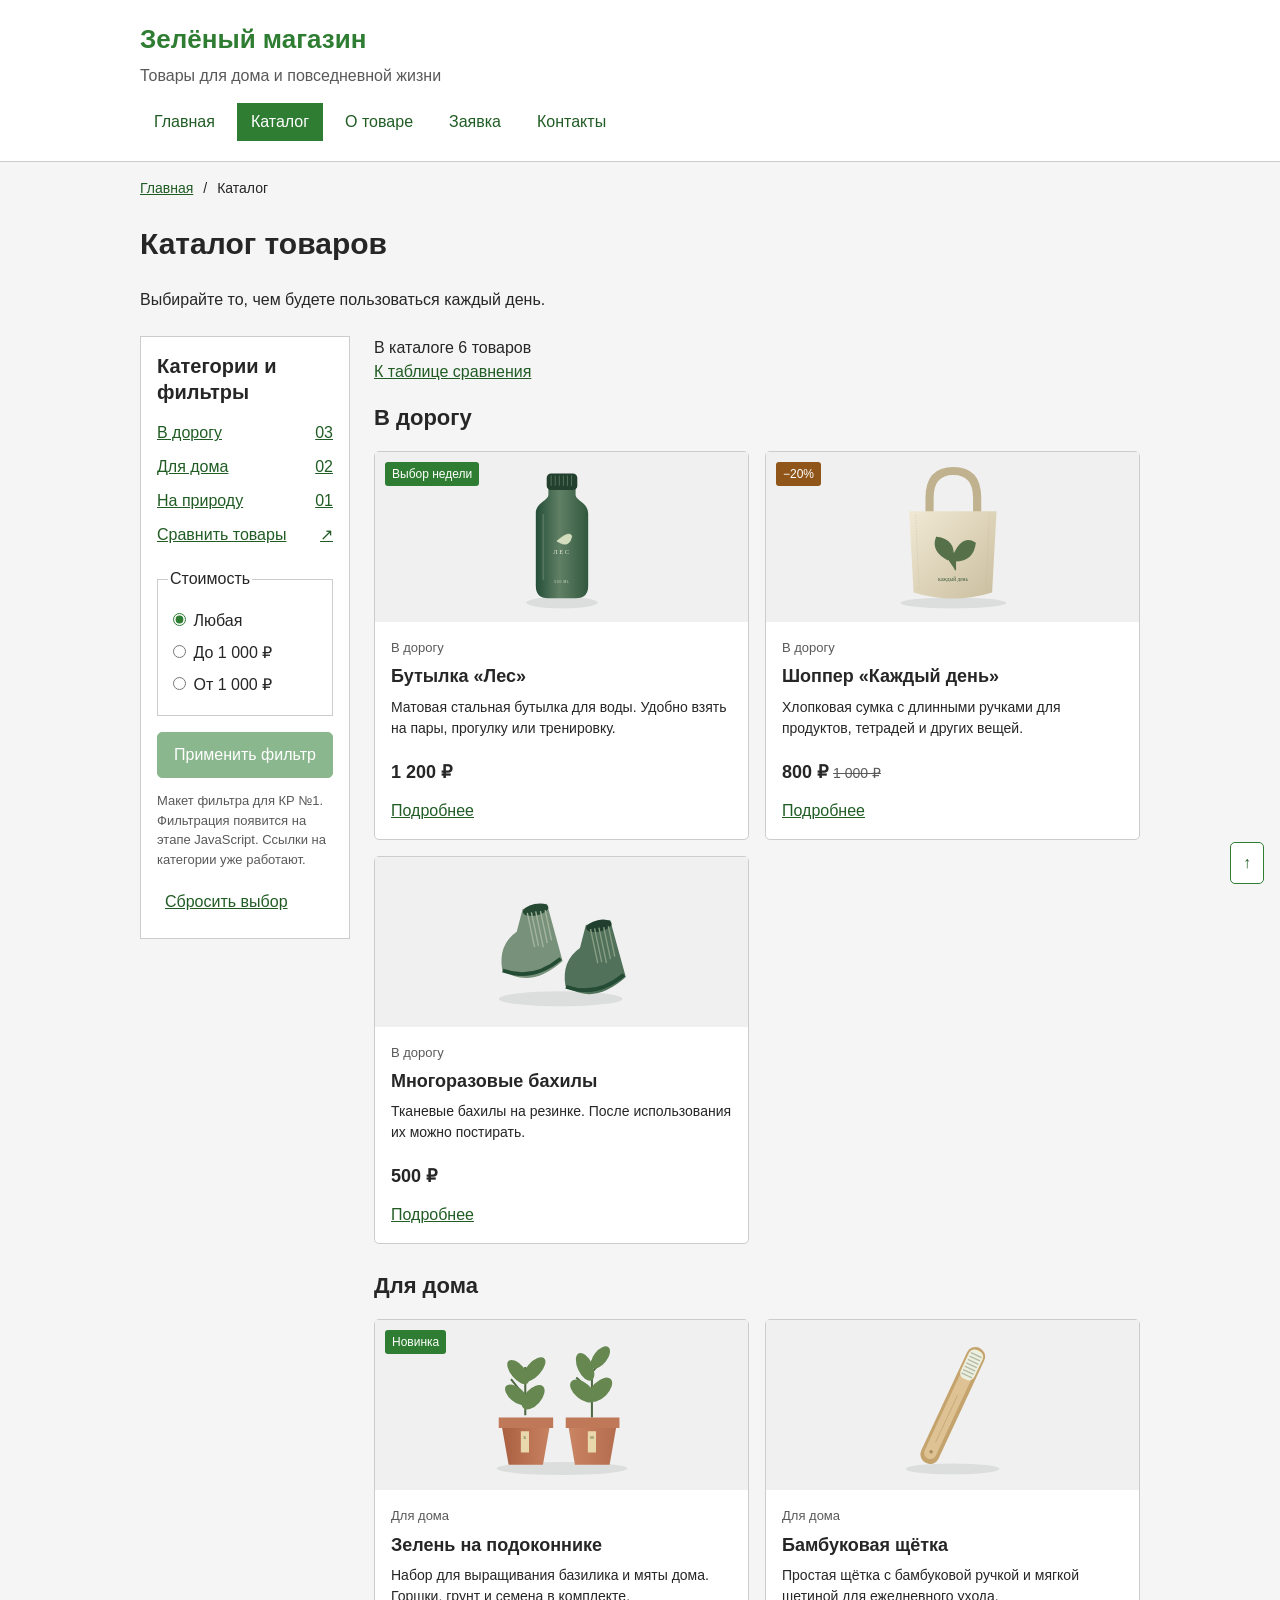
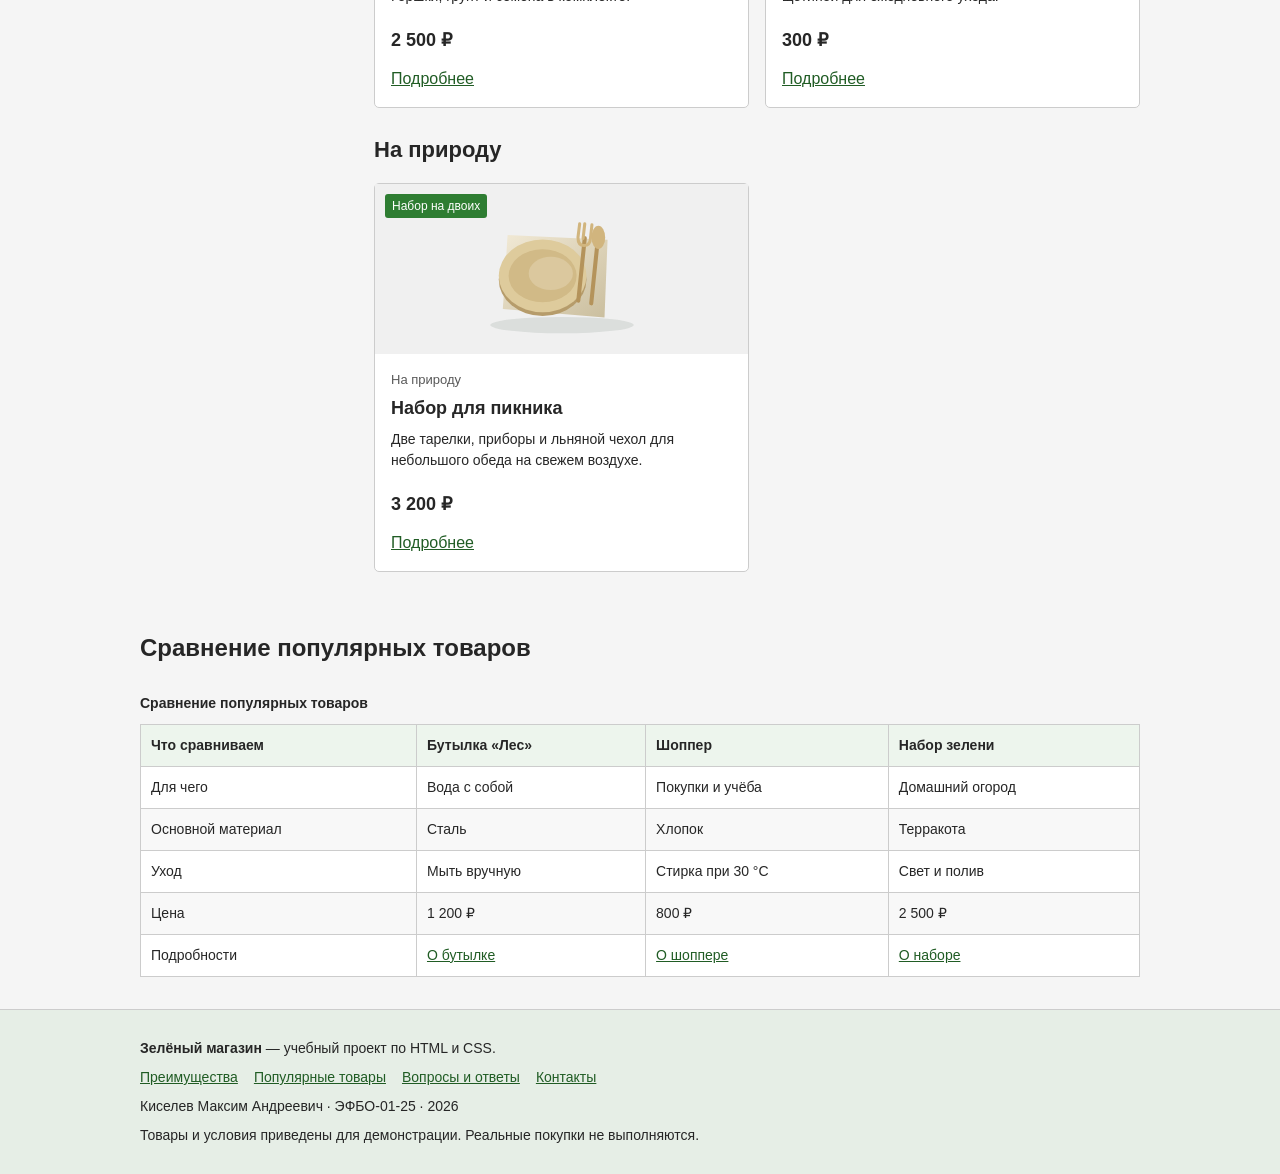
==== catalog.html @ 2b7c71a0 "Добавлен сайт для контрольной работы №1" ====
<!DOCTYPE html>
<html lang="ru">
  <head>
    <meta charset="UTF-8">
    <meta name="viewport" content="width=device-width, initial-scale=1.0">
    <meta name="description" content="Шесть повседневных товаров: бутылка, шоппер, набор зелени, щётка, бахилы и набор для пикника. Описания, цены и сравнение.">
    <meta name="theme-color" content="#2e7d32">
    <title>Каталог — Зелёный магазин</title>
    <link rel="icon" href="images/favicon.svg" type="image/svg+xml">
    <link rel="stylesheet" href="css/style.css">
    <script src="js/main.js" defer></script>
  </head>
  <body id="top">
    <a class="skip-link" href="#main">Перейти к содержимому</a>
    <header class="site-header">
      <div class="container site-header__inner">
        <a class="site-header__logo" href="index.html">Зелёный магазин</a>
        <p class="site-header__description">Товары для дома и повседневной жизни</p>
        <nav class="site-nav" aria-label="Основная навигация">
          <ul class="site-nav__list">
            <li class="site-nav__item">
              <a class="site-nav__link" href="index.html">Главная</a>
            </li>
            <li class="site-nav__item">
              <a class="site-nav__link site-nav__link--active" href="catalog.html" aria-current="page">Каталог</a>
            </li>
            <li class="site-nav__item">
              <a class="site-nav__link" href="product.html">О товаре</a>
            </li>
            <li class="site-nav__item">
              <a class="site-nav__link" href="order.html">Заявка</a>
            </li>
            <li class="site-nav__item">
              <a class="site-nav__link" href="contacts.html">Контакты</a>
            </li>
          </ul>
        </nav>
      </div>
    </header>
    <main class="container" id="main">
      <nav class="breadcrumbs" aria-label="Хлебные крошки">
        <ol class="breadcrumbs__list">
          <li>
            <a href="index.html">Главная</a>
          </li>
          <li aria-current="page">Каталог</li>
        </ol>
      </nav>
      <section class="page-heading">
        <h1>Каталог товаров</h1>
        <p>Выбирайте то, чем будете пользоваться каждый день.</p>
      </section>
      <div class="catalog-layout">
        <aside class="catalog-filters">
          <h2>Категории и фильтры</h2>
          <nav class="category-nav" aria-label="Категории товаров">
            <a href="#everyday">В дорогу <span>03</span>
            </a>
            <a href="#home">Для дома <span>02</span>
            </a>
            <a href="#outdoor">На природу <span>01</span>
            </a>
            <a href="#comparison">Сравнить товары <span>↗</span>
            </a>
          </nav>
          <form class="catalog-filters__form">
            <fieldset class="catalog-filters__group">
              <legend>Стоимость</legend>
              <label for="price-any">
                <input id="price-any" type="radio" name="price" value="any" checked> Любая</label>
              <label for="price-low">
                <input id="price-low" type="radio" name="price" value="low"> До 1 000 ₽</label>
              <label for="price-high">
                <input id="price-high" type="radio" name="price" value="high"> От 1 000 ₽</label>
            </fieldset>
            <button class="button" type="button" disabled>Применить фильтр</button>
            <p class="catalog-filters__note">Макет фильтра для КР №1. Фильтрация появится на этапе JavaScript. Ссылки на категории уже работают.</p>
            <button class="text-button" type="reset">Сбросить выбор</button>
          </form>
        </aside>
        <div class="catalog-products">
          <div class="catalog-products__intro">
            <span>В каталоге 6 товаров</span>
            <a href="#comparison">К таблице сравнения</a>
          </div>
          <section class="catalog-category" id="everyday">
            <h2>В дорогу</h2>
            <div class="products-grid products-grid--catalog">
              <article class="product-card">
                <a class="product-card__picture" href="product.html#bottle" tabindex="-1" aria-hidden="true">
                  <span class="product-card__badge">Выбор недели</span>
                  <img class="product-card__image" src="images/bottle.svg" alt="" width="600" height="500" loading="lazy">
                </a>
                <div class="product-card__body">
                  <p class="product-card__category">В дорогу</p>
                  <h3 class="product-card__title">
                    <a href="product.html#bottle">Бутылка «Лес»</a>
                  </h3>
                  <p class="product-card__description">Матовая стальная бутылка для воды. Удобно взять на пары, прогулку или тренировку.</p>
                  <div class="product-card__bottom">
                    <p class="product-card__price">1 200 ₽ </p>
                    <a class="product-card__link" href="product.html#bottle" aria-label="Подробнее: Бутылка «Лес»">Подробнее </a>
                  </div>
                </div>
              </article>
              <article class="product-card product-card--discount">
                <a class="product-card__picture" href="product.html#bag" tabindex="-1" aria-hidden="true">
                  <span class="product-card__badge">−20%</span>
                  <img class="product-card__image" src="images/bag.svg" alt="" width="600" height="500" loading="lazy">
                </a>
                <div class="product-card__body">
                  <p class="product-card__category">В дорогу</p>
                  <h3 class="product-card__title">
                    <a href="product.html#bag">Шоппер «Каждый день»</a>
                  </h3>
                  <p class="product-card__description">Хлопковая сумка с длинными ручками для продуктов, тетрадей и других вещей.</p>
                  <div class="product-card__bottom">
                    <p class="product-card__price">800 ₽ <del class="product-card__old-price">1 000 ₽</del>
                    </p>
                    <a class="product-card__link" href="product.html#bag" aria-label="Подробнее: Шоппер «Каждый день»">Подробнее </a>
                  </div>
                </div>
              </article>
              <article class="product-card">
                <a class="product-card__picture" href="product.html#covers" tabindex="-1" aria-hidden="true">
                  <img class="product-card__image" src="images/covers.svg" alt="" width="600" height="500" loading="lazy">
                </a>
                <div class="product-card__body">
                  <p class="product-card__category">В дорогу</p>
                  <h3 class="product-card__title">
                    <a href="product.html#covers">Многоразовые бахилы</a>
                  </h3>
                  <p class="product-card__description">Тканевые бахилы на резинке. После использования их можно постирать.</p>
                  <div class="product-card__bottom">
                    <p class="product-card__price">500 ₽ </p>
                    <a class="product-card__link" href="product.html#covers" aria-label="Подробнее: Многоразовые бахилы">Подробнее </a>
                  </div>
                </div>
              </article>
            </div>
          </section>
          <section class="catalog-category" id="home">
            <h2>Для дома</h2>
            <div class="products-grid products-grid--catalog">
              <article class="product-card">
                <a class="product-card__picture" href="product.html#kit" tabindex="-1" aria-hidden="true">
                  <span class="product-card__badge">Новинка</span>
                  <img class="product-card__image" src="images/kit.svg" alt="" width="600" height="500" loading="lazy">
                </a>
                <div class="product-card__body">
                  <p class="product-card__category">Для дома</p>
                  <h3 class="product-card__title">
                    <a href="product.html#kit">Зелень на подоконнике</a>
                  </h3>
                  <p class="product-card__description">Набор для выращивания базилика и мяты дома. Горшки, грунт и семена в комплекте.</p>
                  <div class="product-card__bottom">
                    <p class="product-card__price">2 500 ₽ </p>
                    <a class="product-card__link" href="product.html#kit" aria-label="Подробнее: Зелень на подоконнике">Подробнее </a>
                  </div>
                </div>
              </article>
              <article class="product-card">
                <a class="product-card__picture" href="product.html#brush" tabindex="-1" aria-hidden="true">
                  <img class="product-card__image" src="images/brush.svg" alt="" width="600" height="500" loading="lazy">
                </a>
                <div class="product-card__body">
                  <p class="product-card__category">Для дома</p>
                  <h3 class="product-card__title">
                    <a href="product.html#brush">Бамбуковая щётка</a>
                  </h3>
                  <p class="product-card__description">Простая щётка с бамбуковой ручкой и мягкой щетиной для ежедневного ухода.</p>
                  <div class="product-card__bottom">
                    <p class="product-card__price">300 ₽ </p>
                    <a class="product-card__link" href="product.html#brush" aria-label="Подробнее: Бамбуковая щётка">Подробнее </a>
                  </div>
                </div>
              </article>
            </div>
          </section>
          <section class="catalog-category" id="outdoor">
            <h2>На природу</h2>
            <div class="products-grid products-grid--catalog">
              <article class="product-card">
                <a class="product-card__picture" href="product.html#picnic" tabindex="-1" aria-hidden="true">
                  <span class="product-card__badge">Набор на двоих</span>
                  <img class="product-card__image" src="images/picnic.svg" alt="" width="600" height="500" loading="lazy">
                </a>
                <div class="product-card__body">
                  <p class="product-card__category">На природу</p>
                  <h3 class="product-card__title">
                    <a href="product.html#picnic">Набор для пикника</a>
                  </h3>
                  <p class="product-card__description">Две тарелки, приборы и льняной чехол для небольшого обеда на свежем воздухе.</p>
                  <div class="product-card__bottom">
                    <p class="product-card__price">3 200 ₽ </p>
                    <a class="product-card__link" href="product.html#picnic" aria-label="Подробнее: Набор для пикника">Подробнее </a>
                  </div>
                </div>
              </article>
            </div>
          </section>
        </div>
      </div>
      <section class="section" id="comparison">
        <div class="section__heading">
          <div>
            <h2>Сравнение популярных товаров</h2>
          </div>
        </div>
        <div class="table-wrap" tabindex="0" role="region" aria-label="Сравнение товаров; на узком экране прокручивается по горизонтали">
          <table class="data-table">
            <caption>Сравнение популярных товаров</caption>
            <thead>
              <tr>
                <th scope="col">Что сравниваем</th>
                <th scope="col">Бутылка «Лес»</th>
                <th scope="col">Шоппер</th>
                <th scope="col">Набор зелени</th>
              </tr>
            </thead>
            <tbody>
              <tr>
                <th scope="row">Для чего</th>
                <td>Вода с собой</td>
                <td>Покупки и учёба</td>
                <td>Домашний огород</td>
              </tr>
              <tr>
                <th scope="row">Основной материал</th>
                <td>Сталь</td>
                <td>Хлопок</td>
                <td>Терракота</td>
              </tr>
              <tr>
                <th scope="row">Уход</th>
                <td>Мыть вручную</td>
                <td>Стирка при 30 °C</td>
                <td>Свет и полив</td>
              </tr>
              <tr>
                <th scope="row">Цена</th>
                <td>1 200 ₽</td>
                <td>800 ₽</td>
                <td>2 500 ₽</td>
              </tr>
              <tr>
                <th scope="row">Подробности</th>
                <td>
                  <a href="product.html#bottle">О бутылке</a>
                </td>
                <td>
                  <a href="product.html#bag">О шоппере</a>
                </td>
                <td>
                  <a href="product.html#kit">О наборе</a>
                </td>
              </tr>
            </tbody>
          </table>
        </div>
      </section>
    </main>
    <footer class="site-footer" id="contacts">
      <div class="container">
        <p>
          <strong>Зелёный магазин</strong> — учебный проект по HTML и CSS.</p>
        <nav class="site-footer__nav" aria-label="Разделы главной">
          <a href="index.html#advantages">Преимущества</a>
          <a href="index.html#popular">Популярные товары</a>
          <a href="index.html#faq">Вопросы и ответы</a>
          <a href="contacts.html">Контакты</a>
        </nav>
        <p>Киселев Максим Андреевич · ЭФБО-01-25 · 2026</p>
        <p>Товары и условия приведены для демонстрации. Реальные покупки не выполняются.</p>
      </div>
    </footer>
    <a class="back-to-top" href="#top" aria-label="Вернуться наверх">↑</a>
  </body>
</html>
---- css/style.css ----
:root {
  --color-primary: #2e7d32;
  --color-primary-dark: #205c24;
  --color-bg: #f5f5f5;
  --color-text: #262626;
  --color-muted: #595959;
  --color-border: #cccccc;
  --color-light: #edf5ed;
  --space-sm: 8px;
  --space-md: 16px;
  --space-lg: 24px;
  --radius: 5px;
}

* { box-sizing: border-box; }
body {
  margin: 0;
  font-family: Arial, sans-serif;
  font-size: 16px;
  line-height: 1.5;
  color: var(--color-text);
  background: var(--color-bg);
}
h1, h2, h3 { line-height: 1.3; }
h1 { font-size: 30px; }
h2 { font-size: 24px; }
h3 { font-size: 18px; }
a { color: var(--color-primary-dark); }
a:hover { text-decoration: none; }
img { max-width: 100%; height: auto; }
button, input, select, textarea { font: inherit; }
[id] { scroll-margin-top: 20px; }
.container {
  max-width: 1040px;
  margin: 0 auto;
  padding: 0 20px;
}
.section { margin: 32px 0; }
.section__heading { margin-bottom: var(--space-md); }
.text-link { font-size: 15px; }
.text-button {
  padding: 8px;
  border: 0;
  color: var(--color-primary-dark);
  background: transparent;
  text-decoration: underline;
  cursor: pointer;
}
.button {
  display: inline-block;
  padding: 10px 16px;
  border: 1px solid var(--color-primary);
  border-radius: var(--radius);
  color: white;
  background: var(--color-primary);
  text-decoration: none;
  cursor: pointer;
}
.button:hover { background: var(--color-primary-dark); }
.button:active:not(:disabled) { background: #17451b; }
.button:disabled { opacity: 0.55; cursor: not-allowed; }
.button:disabled:hover { background: var(--color-primary); }
:focus-visible {
  outline: 3px solid var(--color-primary-dark);
  outline-offset: 3px;
}
.skip-link { position: fixed; top: -100px; left: 10px; z-index: 30; }
.skip-link:focus { top: 10px; padding: 10px; background: white; }


.site-header {
  padding: 20px 0;
  border-bottom: 1px solid var(--color-border);
  background: white;
}
.site-header__logo {
  color: var(--color-primary);
  font-size: 26px;
  font-weight: bold;
  text-decoration: none;
}
.site-header__description { margin: 5px 0 15px; color: var(--color-muted); }
.site-nav__list {
  display: flex;
  flex-wrap: wrap;
  gap: var(--space-sm);
  margin: 0;
  padding: 0;
  list-style: none;
}
.site-nav__link { display: block; padding: 7px 14px; text-decoration: none; }
.site-nav__link:hover { background: var(--color-light); }
.site-nav__link--active { background: var(--color-primary); color: white; }
.site-nav__link--active:hover { background: var(--color-primary-dark); }


.hero {
  margin-top: var(--space-lg);
  padding: var(--space-lg);
  border: 1px solid #bbd4bb;
  border-radius: var(--radius);
  background: var(--color-light);
}
.hero h1 { margin-top: 0; }
.hero__actions { display: flex; flex-wrap: wrap; align-items: center; gap: var(--space-md); }
.advantages { margin: 30px 0; }
.advantages__list { padding-left: 24px; }
.advantages__list li { margin-bottom: var(--space-sm); }
.about, .notice {
  padding: var(--space-md);
  border-left: 4px solid var(--color-primary);
  background: var(--color-light);
  margin: var(--space-lg) 0;
}
.about h2, .notice h2 { margin-top: 0; }
.faq__item {
  padding: 14px;
  margin-bottom: 10px;
  border: 1px solid var(--color-border);
  background: white;
}
.faq__question { cursor: pointer; font-weight: bold; }
.faq__item p { margin-bottom: 0; }


.products-grid {
  display: grid;
  grid-template-columns: repeat(3, minmax(0, 1fr));
  gap: var(--space-md);
}
.product-card {
  display: flex;
  flex-direction: column;
  border: 1px solid var(--color-border);
  border-radius: var(--radius);
  background: white;
  min-width: 0;
}
.product-card:hover { border-color: var(--color-primary); }
.product-card__picture { position: relative; display: block; background: #f0f0f0; }
.product-card__image { display: block; width: 100%; height: 170px; object-fit: contain; }
.product-card__badge {
  position: absolute;
  top: 10px;
  left: 10px;
  padding: 3px 7px;
  border-radius: 3px;
  background: var(--color-primary);
  color: white;
  font-size: 12px;
}
.product-card--discount .product-card__badge { background: #905619; }
.product-card__body { display: flex; flex-direction: column; flex: 1; padding: var(--space-md); }
.product-card__category { margin: 0; color: var(--color-muted); font-size: 13px; }
.product-card__title { margin: 8px 0; }
.product-card__title a { color: var(--color-text); text-decoration: none; }
.product-card__description { margin: 0 0 12px; font-size: 14px; }
.product-card__bottom { margin-top: auto; }
.product-card__price { margin: 8px 0; font-size: 18px; font-weight: bold; }
.product-card__old-price { color: var(--color-muted); font-size: 14px; font-weight: normal; }
.product-card__link { display: inline-block; margin-top: 5px; }


.breadcrumbs { margin-top: var(--space-md); font-size: 14px; }
.breadcrumbs__list { display: flex; gap: 10px; list-style: none; margin: 0; padding: 0; }
.breadcrumbs__list li + li::before { content: '/'; margin-right: 10px; }
.page-heading { margin: 24px 0; }
.catalog-layout {
  display: grid;
  grid-template-columns: 210px minmax(0, 1fr);
  grid-template-areas: 'filters products';
  gap: var(--space-lg);
  align-items: start;
}
.catalog-filters {
  grid-area: filters;
  position: sticky;
  top: 20px;
  padding: var(--space-md);
  border: 1px solid var(--color-border);
  background: white;
}
.catalog-filters h2 { margin-top: 0; font-size: 20px; }
.category-nav { display: flex; flex-direction: column; gap: 10px; margin-bottom: 20px; }
.category-nav a { display: flex; justify-content: space-between; }
.catalog-filters__group { margin: 0 0 16px; padding: 10px; border: 1px solid var(--color-border); }
.catalog-filters__group label { display: block; margin: 8px 0; }
.catalog-filters__note { font-size: 13px; color: var(--color-muted); }
.catalog-products { grid-area: products; min-width: 0; }
.catalog-products__intro { margin-bottom: 20px; }
.catalog-products__intro a { display: block; }
.catalog-category { margin-bottom: 28px; }
.catalog-category h2 { font-size: 22px; }
.products-grid--catalog { grid-template-columns: repeat(2, minmax(0, 1fr)); }


.table-wrap { overflow-x: auto; }
.data-table { width: 100%; border-collapse: collapse; background: white; font-size: 14px; }
.data-table caption { padding: 10px 0; text-align: left; font-weight: bold; }
.data-table th, .data-table td { border: 1px solid var(--color-border); padding: 10px; text-align: left; }
.data-table thead { background: var(--color-light); }
.data-table tbody th { font-weight: normal; }
.data-table tbody tr:nth-child(even) { background: #f8f8f8; }
.product-tabs { display: flex; flex-wrap: wrap; gap: 10px 18px; }
.product-detail {
  display: grid;
  grid-template-columns: 240px minmax(0, 1fr);
  gap: var(--space-lg);
  margin: 24px 0;
  padding: var(--space-lg);
  border: 1px solid var(--color-border);
  background: white;
}
.product-detail:target { border-color: var(--color-primary); }
.product-detail__visual { position: relative; align-self: start; background: #f0f0f0; }
.product-detail__visual img { display: block; width: 100%; height: 220px; object-fit: contain; }
.product-detail__content { min-width: 0; }
.product-detail__content h2 { margin-top: 0; }
.product-detail__price { font-size: 22px; font-weight: bold; }
.product-detail__price del { font-size: 16px; font-weight: normal; color: var(--color-muted); }
.product-detail__actions { display: flex; flex-wrap: wrap; gap: 12px; margin-bottom: 16px; }


.order-layout { max-width: 760px; margin-bottom: 30px; }
.order-form { padding: var(--space-lg); border: 1px solid var(--color-border); background: white; }
.order-form__group { margin: 0 0 20px; padding: 16px; border: 1px solid var(--color-border); min-width: 0; }
.order-form__group legend { font-weight: bold; padding: 0 5px; }
.order-form__field { margin-bottom: 14px; }
.order-form__field label { display: block; margin-bottom: 5px; }
.order-form__field input, .order-form__field select, .order-form__field textarea {
  display: block;
  width: 100%;
  padding: 9px;
  border: 1px solid #999999;
  border-radius: 3px;
  background: white;
}
.order-form__field input:focus, .order-form__field select:focus, .order-form__field textarea:focus { border-color: var(--color-primary); }
.order-form__field input:user-invalid, .order-form__field select:user-invalid { border-color: #b32626; }
.order-form__field textarea { resize: vertical; }
.order-form__field small { font-size: 13px; color: var(--color-muted); }
input[type='checkbox'], input[type='radio'] { accent-color: var(--color-primary); }
.order-form__delivery { display: flex; flex-wrap: wrap; gap: 16px; margin-bottom: 16px; }
.order-form__agreement { display: flex; align-items: flex-start; gap: 7px; }
.order-form__note { font-size: 14px; color: var(--color-muted); }
.order-form__actions { display: flex; flex-wrap: wrap; gap: 12px; }
.order-summary { padding: var(--space-md); margin-top: 20px; background: var(--color-light); }
.order-summary h2 { margin-top: 0; font-size: 22px; }
.order-summary__steps li { margin-bottom: 8px; }
.order-summary__steps span { margin-left: 5px; }


.modal {
  position: relative;
  width: 480px;
  max-width: calc(100% - 32px);
  max-height: calc(100vh - 40px);
  padding: 28px;
  border: 2px solid var(--color-primary);
  border-radius: var(--radius);
  color: var(--color-text);
  background: white;
}
.modal::backdrop { background: rgb(0 0 0 / 50%); }
.modal h2 { margin-top: 12px; }
.modal__close { position: absolute; top: 6px; right: 10px; border: 0; background: transparent; font-size: 26px; cursor: pointer; }
.modal__note { color: var(--color-muted); }


.contact-layout { display: grid; grid-template-columns: 1fr 1fr; gap: var(--space-lg); }
.contact-card, .delivery-card { padding: 20px; border: 1px solid var(--color-border); background: white; }
.contact-card h2, .delivery-card h2 { margin-top: 0; }
.contact-card__address { display: flex; flex-direction: column; gap: 8px; margin: 20px 0; font-style: normal; }
.contact-card__address span, .contact-card__note, .delivery-card__note { color: var(--color-muted); font-size: 14px; }
.delivery-card__item { padding-bottom: 12px; border-bottom: 1px solid var(--color-border); }
.site-footer { margin-top: 32px; padding: 20px 0; border-top: 1px solid var(--color-border); background: #e6eee6; font-size: 14px; }
.site-footer p { margin: 8px 0; }
.site-footer__nav { display: flex; flex-wrap: wrap; gap: 16px; }
.back-to-top {
  position: fixed;
  bottom: 16px;
  right: 16px;
  z-index: 10;
  padding: 8px 12px;
  border: 1px solid var(--color-primary);
  border-radius: var(--radius);
  color: var(--color-primary-dark);
  background: white;
  text-decoration: none;
}


@media (max-width: 700px) {
  .products-grid, .product-detail, .contact-layout { grid-template-columns: 1fr; }
  .catalog-layout { grid-template-columns: 1fr; grid-template-areas: 'filters' 'products'; }
  .catalog-filters { position: static; }
  .product-detail__visual img { height: 190px; }
  .order-form { padding: 12px; }
  .data-table { font-size: 13px; }
  .table-wrap .data-table { min-width: 540px; }
}
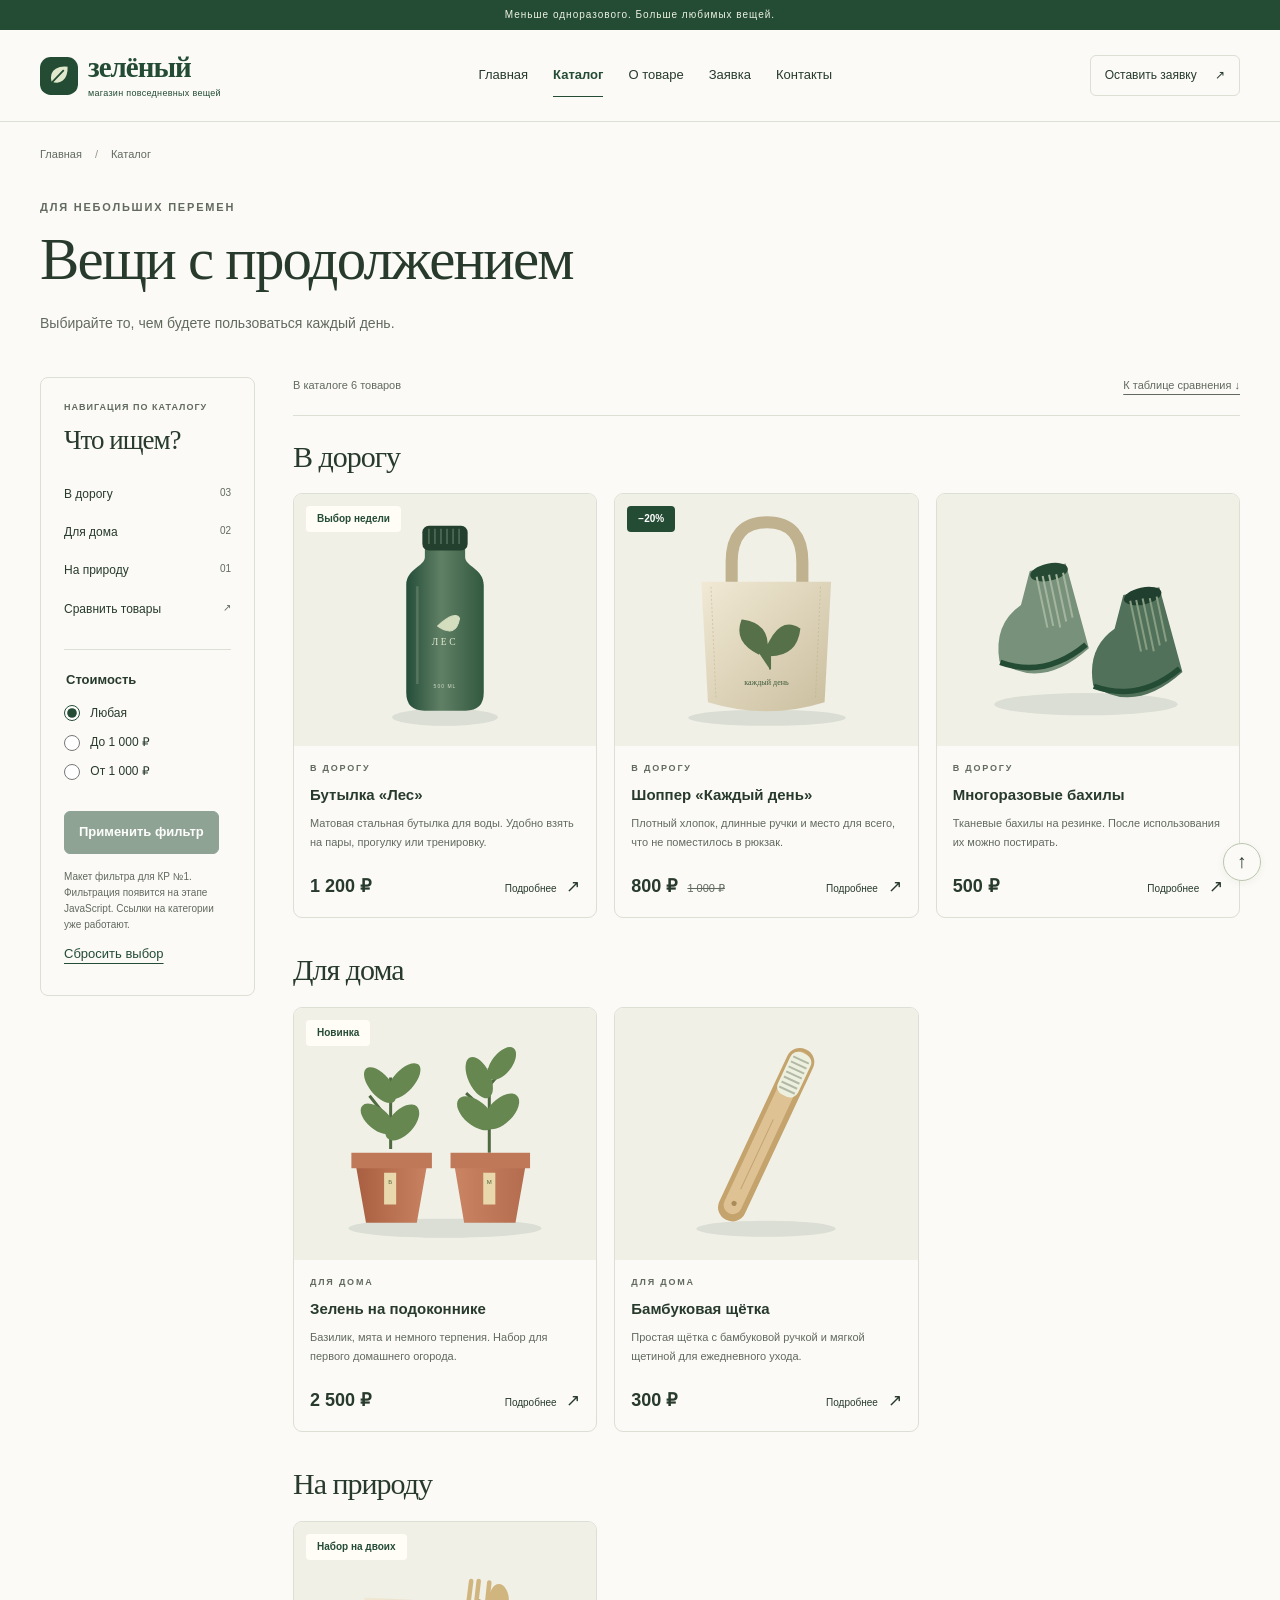
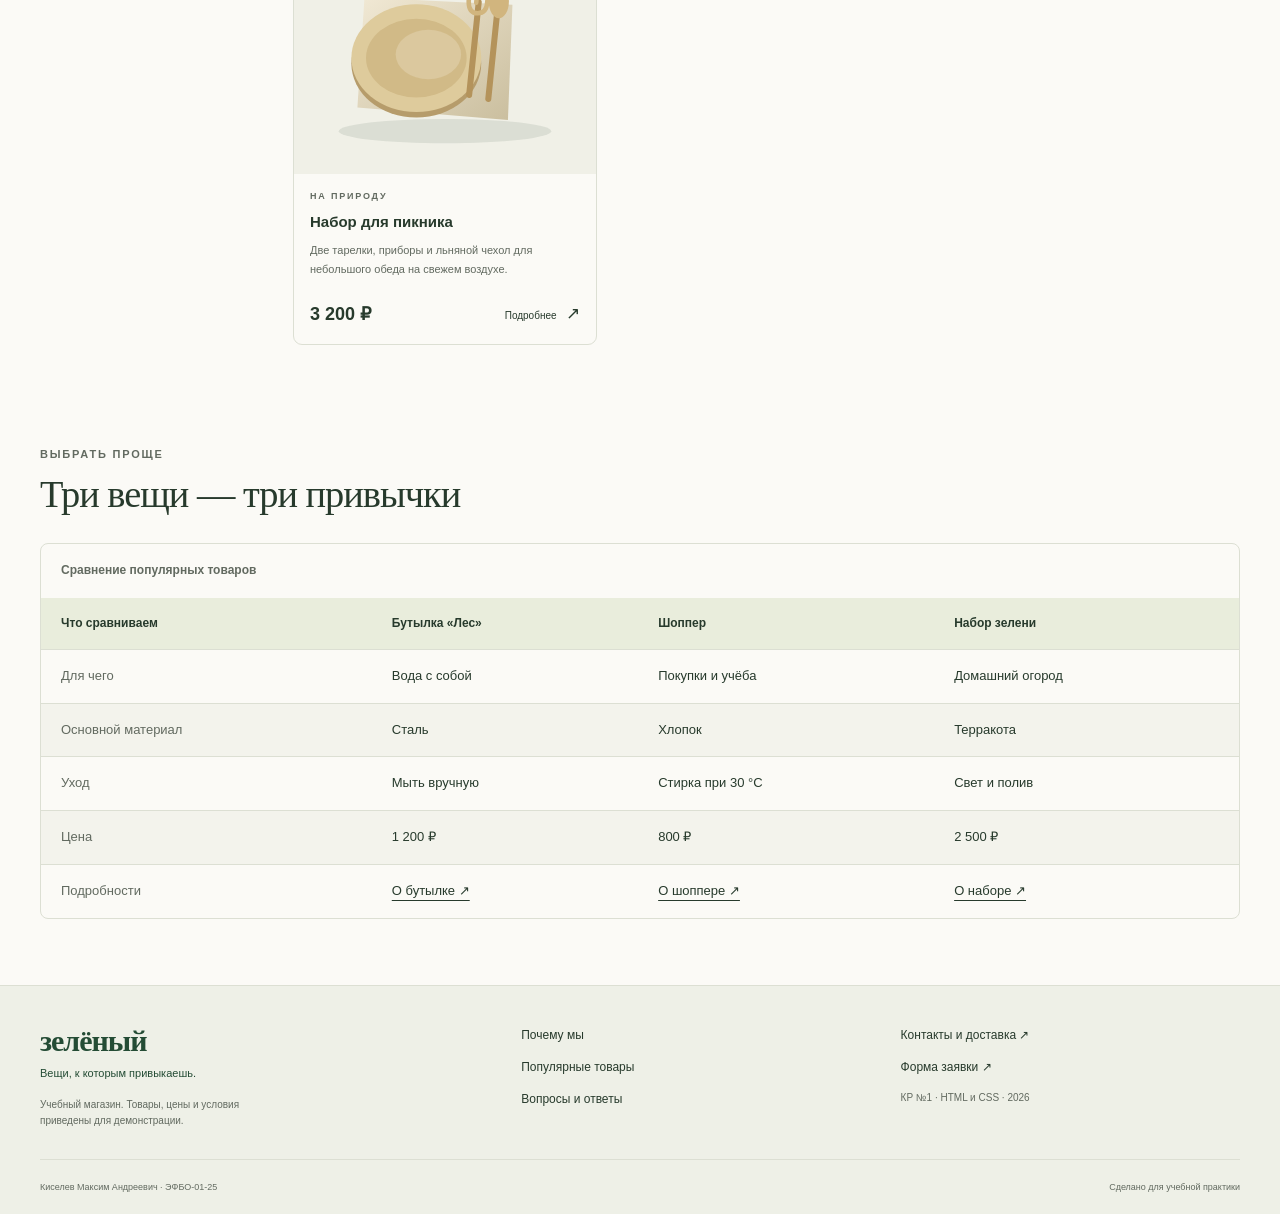
==== commit d98bbe47: "Восстановлено оформление магазина" ====
--- a/catalog.html
+++ b/catalog.html
@@ -1,279 +1,61 @@
 <!DOCTYPE html>
 <html lang="ru">
-  <head>
-    <meta charset="UTF-8">
-    <meta name="viewport" content="width=device-width, initial-scale=1.0">
-    <meta name="description" content="Шесть повседневных товаров: бутылка, шоппер, набор зелени, щётка, бахилы и набор для пикника. Описания, цены и сравнение.">
-    <meta name="theme-color" content="#2e7d32">
-    <title>Каталог — Зелёный магазин</title>
-    <link rel="icon" href="images/favicon.svg" type="image/svg+xml">
-    <link rel="stylesheet" href="css/style.css">
-    <script src="js/main.js" defer></script>
-  </head>
-  <body id="top">
-    <a class="skip-link" href="#main">Перейти к содержимому</a>
-    <header class="site-header">
-      <div class="container site-header__inner">
-        <a class="site-header__logo" href="index.html">Зелёный магазин</a>
-        <p class="site-header__description">Товары для дома и повседневной жизни</p>
-        <nav class="site-nav" aria-label="Основная навигация">
-          <ul class="site-nav__list">
-            <li class="site-nav__item">
-              <a class="site-nav__link" href="index.html">Главная</a>
-            </li>
-            <li class="site-nav__item">
-              <a class="site-nav__link site-nav__link--active" href="catalog.html" aria-current="page">Каталог</a>
-            </li>
-            <li class="site-nav__item">
-              <a class="site-nav__link" href="product.html">О товаре</a>
-            </li>
-            <li class="site-nav__item">
-              <a class="site-nav__link" href="order.html">Заявка</a>
-            </li>
-            <li class="site-nav__item">
-              <a class="site-nav__link" href="contacts.html">Контакты</a>
-            </li>
-          </ul>
-        </nav>
-      </div>
-    </header>
-    <main class="container" id="main">
-      <nav class="breadcrumbs" aria-label="Хлебные крошки">
-        <ol class="breadcrumbs__list">
-          <li>
-            <a href="index.html">Главная</a>
-          </li>
-          <li aria-current="page">Каталог</li>
-        </ol>
-      </nav>
-      <section class="page-heading">
-        <h1>Каталог товаров</h1>
-        <p>Выбирайте то, чем будете пользоваться каждый день.</p>
-      </section>
-      <div class="catalog-layout">
-        <aside class="catalog-filters">
-          <h2>Категории и фильтры</h2>
-          <nav class="category-nav" aria-label="Категории товаров">
-            <a href="#everyday">В дорогу <span>03</span>
-            </a>
-            <a href="#home">Для дома <span>02</span>
-            </a>
-            <a href="#outdoor">На природу <span>01</span>
-            </a>
-            <a href="#comparison">Сравнить товары <span>↗</span>
-            </a>
-          </nav>
-          <form class="catalog-filters__form">
-            <fieldset class="catalog-filters__group">
-              <legend>Стоимость</legend>
-              <label for="price-any">
-                <input id="price-any" type="radio" name="price" value="any" checked> Любая</label>
-              <label for="price-low">
-                <input id="price-low" type="radio" name="price" value="low"> До 1 000 ₽</label>
-              <label for="price-high">
-                <input id="price-high" type="radio" name="price" value="high"> От 1 000 ₽</label>
-            </fieldset>
-            <button class="button" type="button" disabled>Применить фильтр</button>
-            <p class="catalog-filters__note">Макет фильтра для КР №1. Фильтрация появится на этапе JavaScript. Ссылки на категории уже работают.</p>
-            <button class="text-button" type="reset">Сбросить выбор</button>
-          </form>
-        </aside>
-        <div class="catalog-products">
-          <div class="catalog-products__intro">
-            <span>В каталоге 6 товаров</span>
-            <a href="#comparison">К таблице сравнения</a>
-          </div>
-          <section class="catalog-category" id="everyday">
-            <h2>В дорогу</h2>
-            <div class="products-grid products-grid--catalog">
-              <article class="product-card">
-                <a class="product-card__picture" href="product.html#bottle" tabindex="-1" aria-hidden="true">
-                  <span class="product-card__badge">Выбор недели</span>
-                  <img class="product-card__image" src="images/bottle.svg" alt="" width="600" height="500" loading="lazy">
-                </a>
-                <div class="product-card__body">
-                  <p class="product-card__category">В дорогу</p>
-                  <h3 class="product-card__title">
-                    <a href="product.html#bottle">Бутылка «Лес»</a>
-                  </h3>
-                  <p class="product-card__description">Матовая стальная бутылка для воды. Удобно взять на пары, прогулку или тренировку.</p>
-                  <div class="product-card__bottom">
-                    <p class="product-card__price">1 200 ₽ </p>
-                    <a class="product-card__link" href="product.html#bottle" aria-label="Подробнее: Бутылка «Лес»">Подробнее </a>
-                  </div>
-                </div>
-              </article>
-              <article class="product-card product-card--discount">
-                <a class="product-card__picture" href="product.html#bag" tabindex="-1" aria-hidden="true">
-                  <span class="product-card__badge">−20%</span>
-                  <img class="product-card__image" src="images/bag.svg" alt="" width="600" height="500" loading="lazy">
-                </a>
-                <div class="product-card__body">
-                  <p class="product-card__category">В дорогу</p>
-                  <h3 class="product-card__title">
-                    <a href="product.html#bag">Шоппер «Каждый день»</a>
-                  </h3>
-                  <p class="product-card__description">Хлопковая сумка с длинными ручками для продуктов, тетрадей и других вещей.</p>
-                  <div class="product-card__bottom">
-                    <p class="product-card__price">800 ₽ <del class="product-card__old-price">1 000 ₽</del>
-                    </p>
-                    <a class="product-card__link" href="product.html#bag" aria-label="Подробнее: Шоппер «Каждый день»">Подробнее </a>
-                  </div>
-                </div>
-              </article>
-              <article class="product-card">
-                <a class="product-card__picture" href="product.html#covers" tabindex="-1" aria-hidden="true">
-                  <img class="product-card__image" src="images/covers.svg" alt="" width="600" height="500" loading="lazy">
-                </a>
-                <div class="product-card__body">
-                  <p class="product-card__category">В дорогу</p>
-                  <h3 class="product-card__title">
-                    <a href="product.html#covers">Многоразовые бахилы</a>
-                  </h3>
-                  <p class="product-card__description">Тканевые бахилы на резинке. После использования их можно постирать.</p>
-                  <div class="product-card__bottom">
-                    <p class="product-card__price">500 ₽ </p>
-                    <a class="product-card__link" href="product.html#covers" aria-label="Подробнее: Многоразовые бахилы">Подробнее </a>
-                  </div>
-                </div>
-              </article>
-            </div>
-          </section>
-          <section class="catalog-category" id="home">
-            <h2>Для дома</h2>
-            <div class="products-grid products-grid--catalog">
-              <article class="product-card">
-                <a class="product-card__picture" href="product.html#kit" tabindex="-1" aria-hidden="true">
-                  <span class="product-card__badge">Новинка</span>
-                  <img class="product-card__image" src="images/kit.svg" alt="" width="600" height="500" loading="lazy">
-                </a>
-                <div class="product-card__body">
-                  <p class="product-card__category">Для дома</p>
-                  <h3 class="product-card__title">
-                    <a href="product.html#kit">Зелень на подоконнике</a>
-                  </h3>
-                  <p class="product-card__description">Набор для выращивания базилика и мяты дома. Горшки, грунт и семена в комплекте.</p>
-                  <div class="product-card__bottom">
-                    <p class="product-card__price">2 500 ₽ </p>
-                    <a class="product-card__link" href="product.html#kit" aria-label="Подробнее: Зелень на подоконнике">Подробнее </a>
-                  </div>
-                </div>
-              </article>
-              <article class="product-card">
-                <a class="product-card__picture" href="product.html#brush" tabindex="-1" aria-hidden="true">
-                  <img class="product-card__image" src="images/brush.svg" alt="" width="600" height="500" loading="lazy">
-                </a>
-                <div class="product-card__body">
-                  <p class="product-card__category">Для дома</p>
-                  <h3 class="product-card__title">
-                    <a href="product.html#brush">Бамбуковая щётка</a>
-                  </h3>
-                  <p class="product-card__description">Простая щётка с бамбуковой ручкой и мягкой щетиной для ежедневного ухода.</p>
-                  <div class="product-card__bottom">
-                    <p class="product-card__price">300 ₽ </p>
-                    <a class="product-card__link" href="product.html#brush" aria-label="Подробнее: Бамбуковая щётка">Подробнее </a>
-                  </div>
-                </div>
-              </article>
-            </div>
-          </section>
-          <section class="catalog-category" id="outdoor">
-            <h2>На природу</h2>
-            <div class="products-grid products-grid--catalog">
-              <article class="product-card">
-                <a class="product-card__picture" href="product.html#picnic" tabindex="-1" aria-hidden="true">
-                  <span class="product-card__badge">Набор на двоих</span>
-                  <img class="product-card__image" src="images/picnic.svg" alt="" width="600" height="500" loading="lazy">
-                </a>
-                <div class="product-card__body">
-                  <p class="product-card__category">На природу</p>
-                  <h3 class="product-card__title">
-                    <a href="product.html#picnic">Набор для пикника</a>
-                  </h3>
-                  <p class="product-card__description">Две тарелки, приборы и льняной чехол для небольшого обеда на свежем воздухе.</p>
-                  <div class="product-card__bottom">
-                    <p class="product-card__price">3 200 ₽ </p>
-                    <a class="product-card__link" href="product.html#picnic" aria-label="Подробнее: Набор для пикника">Подробнее </a>
-                  </div>
-                </div>
-              </article>
-            </div>
-          </section>
-        </div>
-      </div>
-      <section class="section" id="comparison">
-        <div class="section__heading">
-          <div>
-            <h2>Сравнение популярных товаров</h2>
-          </div>
-        </div>
-        <div class="table-wrap" tabindex="0" role="region" aria-label="Сравнение товаров; на узком экране прокручивается по горизонтали">
-          <table class="data-table">
-            <caption>Сравнение популярных товаров</caption>
-            <thead>
-              <tr>
-                <th scope="col">Что сравниваем</th>
-                <th scope="col">Бутылка «Лес»</th>
-                <th scope="col">Шоппер</th>
-                <th scope="col">Набор зелени</th>
-              </tr>
-            </thead>
-            <tbody>
-              <tr>
-                <th scope="row">Для чего</th>
-                <td>Вода с собой</td>
-                <td>Покупки и учёба</td>
-                <td>Домашний огород</td>
-              </tr>
-              <tr>
-                <th scope="row">Основной материал</th>
-                <td>Сталь</td>
-                <td>Хлопок</td>
-                <td>Терракота</td>
-              </tr>
-              <tr>
-                <th scope="row">Уход</th>
-                <td>Мыть вручную</td>
-                <td>Стирка при 30 °C</td>
-                <td>Свет и полив</td>
-              </tr>
-              <tr>
-                <th scope="row">Цена</th>
-                <td>1 200 ₽</td>
-                <td>800 ₽</td>
-                <td>2 500 ₽</td>
-              </tr>
-              <tr>
-                <th scope="row">Подробности</th>
-                <td>
-                  <a href="product.html#bottle">О бутылке</a>
-                </td>
-                <td>
-                  <a href="product.html#bag">О шоппере</a>
-                </td>
-                <td>
-                  <a href="product.html#kit">О наборе</a>
-                </td>
-              </tr>
-            </tbody>
-          </table>
-        </div>
-      </section>
-    </main>
-    <footer class="site-footer" id="contacts">
-      <div class="container">
-        <p>
-          <strong>Зелёный магазин</strong> — учебный проект по HTML и CSS.</p>
-        <nav class="site-footer__nav" aria-label="Разделы главной">
-          <a href="index.html#advantages">Преимущества</a>
-          <a href="index.html#popular">Популярные товары</a>
-          <a href="index.html#faq">Вопросы и ответы</a>
-          <a href="contacts.html">Контакты</a>
-        </nav>
-        <p>Киселев Максим Андреевич · ЭФБО-01-25 · 2026</p>
-        <p>Товары и условия приведены для демонстрации. Реальные покупки не выполняются.</p>
-      </div>
-    </footer>
-    <a class="back-to-top" href="#top" aria-label="Вернуться наверх">↑</a>
-  </body>
+<head>
+  <meta charset="UTF-8">
+  <meta name="viewport" content="width=device-width, initial-scale=1.0">
+  <meta name="description" content="Шесть повседневных товаров: бутылка, шоппер, набор зелени, щётка, бахилы и набор для пикника. Описания, цены и сравнение.">
+  <meta name="theme-color" content="#244c35">
+  <title>Каталог — Зелёный магазин</title>
+  <link rel="icon" href="images/favicon.svg" type="image/svg+xml">
+  <link rel="stylesheet" href="css/style.css">
+  <script src="js/main.js" defer></script>
+</head>
+<body id="top">
+  <a class="skip-link" href="#main">Перейти к содержимому</a>
+  <div class="announcement">Меньше одноразового. Больше любимых вещей.</div>
+  <header class="site-header">
+    <div class="container site-header__inner">
+      <a class="brand" href="index.html" aria-label="Зелёный магазин — главная"><img class="brand__icon" src="images/favicon.svg" alt="" width="40" height="40"><span>зелёный<span class="brand__caption">магазин повседневных вещей</span></span></a>
+      <nav class="site-nav" aria-label="Основная навигация"><ul class="site-nav__list"><li class="site-nav__item"><a class="site-nav__link" href="index.html">Главная</a></li>
+<li class="site-nav__item"><a class="site-nav__link site-nav__link--active" href="catalog.html" aria-current="page">Каталог</a></li>
+<li class="site-nav__item"><a class="site-nav__link" href="product.html">О товаре</a></li>
+<li class="site-nav__item"><a class="site-nav__link" href="order.html">Заявка</a></li>
+<li class="site-nav__item"><a class="site-nav__link" href="contacts.html">Контакты</a></li></ul></nav>
+      <a class="site-header__action" href="order.html">Оставить заявку <span aria-hidden="true">↗</span></a>
+    </div>
+  </header>
+  <main class="container" id="main"><nav class="breadcrumbs" aria-label="Хлебные крошки"><ol class="breadcrumbs__list"><li><a href="index.html">Главная</a></li><li aria-current="page">Каталог</li></ol></nav>
+    <section class="page-heading"><p class="eyebrow">Для небольших перемен</p><h1>Вещи с продолжением</h1><p>Выбирайте то, чем будете пользоваться каждый день.</p></section>
+    <div class="catalog-layout"><aside class="catalog-filters"><p class="eyebrow">Навигация по каталогу</p><h2>Что ищем?</h2><nav class="category-nav" aria-label="Категории товаров"><a href="#everyday">В дорогу <span>03</span></a><a href="#home">Для дома <span>02</span></a><a href="#outdoor">На природу <span>01</span></a><a href="#comparison">Сравнить товары <span>↗</span></a></nav><form class="catalog-filters__form"><fieldset class="catalog-filters__group"><legend>Стоимость</legend><label for="price-any"><input id="price-any" type="radio" name="price" value="any" checked> Любая</label><label for="price-low"><input id="price-low" type="radio" name="price" value="low"> До 1 000 ₽</label><label for="price-high"><input id="price-high" type="radio" name="price" value="high"> От 1 000 ₽</label></fieldset><button class="button button--small" type="button" disabled>Применить фильтр</button><p class="catalog-filters__note">Макет фильтра для КР №1. Фильтрация появится на этапе JavaScript. Ссылки на категории уже работают.</p><button class="text-button" type="reset">Сбросить выбор</button></form></aside>
+    <div class="catalog-products"><div class="catalog-products__intro"><span>В каталоге 6 товаров</span><a href="#comparison">К таблице сравнения ↓</a></div><section class="catalog-category" id="everyday"><h2>В дорогу</h2><div class="products-grid products-grid--catalog"><article class="product-card">
+      <a class="product-card__picture" href="product.html#bottle" tabindex="-1" aria-hidden="true"><span class="product-card__badge">Выбор недели</span><img class="product-card__image" src="images/bottle.svg" alt="" width="600" height="500" loading="lazy"></a>
+      <div class="product-card__body"><p class="eyebrow">В дорогу</p><h3 class="product-card__title"><a href="product.html#bottle">Бутылка «Лес»</a></h3><p class="product-card__description">Матовая стальная бутылка для воды. Удобно взять на пары, прогулку или тренировку.</p><div class="product-card__bottom"><p class="product-card__price">1 200 ₽ </p><a class="product-card__link" href="product.html#bottle" aria-label="Подробнее: Бутылка «Лес»">Подробнее <span aria-hidden="true">↗</span></a></div></div>
+    </article><article class="product-card product-card--discount">
+      <a class="product-card__picture" href="product.html#bag" tabindex="-1" aria-hidden="true"><span class="product-card__badge">−20%</span><img class="product-card__image" src="images/bag.svg" alt="" width="600" height="500" loading="lazy"></a>
+      <div class="product-card__body"><p class="eyebrow">В дорогу</p><h3 class="product-card__title"><a href="product.html#bag">Шоппер «Каждый день»</a></h3><p class="product-card__description">Плотный хлопок, длинные ручки и место для всего, что не поместилось в рюкзак.</p><div class="product-card__bottom"><p class="product-card__price">800 ₽ <del class="product-card__old-price">1 000 ₽</del></p><a class="product-card__link" href="product.html#bag" aria-label="Подробнее: Шоппер «Каждый день»">Подробнее <span aria-hidden="true">↗</span></a></div></div>
+    </article><article class="product-card">
+      <a class="product-card__picture" href="product.html#covers" tabindex="-1" aria-hidden="true"><img class="product-card__image" src="images/covers.svg" alt="" width="600" height="500" loading="lazy"></a>
+      <div class="product-card__body"><p class="eyebrow">В дорогу</p><h3 class="product-card__title"><a href="product.html#covers">Многоразовые бахилы</a></h3><p class="product-card__description">Тканевые бахилы на резинке. После использования их можно постирать.</p><div class="product-card__bottom"><p class="product-card__price">500 ₽ </p><a class="product-card__link" href="product.html#covers" aria-label="Подробнее: Многоразовые бахилы">Подробнее <span aria-hidden="true">↗</span></a></div></div>
+    </article></div></section><section class="catalog-category" id="home"><h2>Для дома</h2><div class="products-grid products-grid--catalog"><article class="product-card">
+      <a class="product-card__picture" href="product.html#kit" tabindex="-1" aria-hidden="true"><span class="product-card__badge">Новинка</span><img class="product-card__image" src="images/kit.svg" alt="" width="600" height="500" loading="lazy"></a>
+      <div class="product-card__body"><p class="eyebrow">Для дома</p><h3 class="product-card__title"><a href="product.html#kit">Зелень на подоконнике</a></h3><p class="product-card__description">Базилик, мята и немного терпения. Набор для первого домашнего огорода.</p><div class="product-card__bottom"><p class="product-card__price">2 500 ₽ </p><a class="product-card__link" href="product.html#kit" aria-label="Подробнее: Зелень на подоконнике">Подробнее <span aria-hidden="true">↗</span></a></div></div>
+    </article><article class="product-card">
+      <a class="product-card__picture" href="product.html#brush" tabindex="-1" aria-hidden="true"><img class="product-card__image" src="images/brush.svg" alt="" width="600" height="500" loading="lazy"></a>
+      <div class="product-card__body"><p class="eyebrow">Для дома</p><h3 class="product-card__title"><a href="product.html#brush">Бамбуковая щётка</a></h3><p class="product-card__description">Простая щётка с бамбуковой ручкой и мягкой щетиной для ежедневного ухода.</p><div class="product-card__bottom"><p class="product-card__price">300 ₽ </p><a class="product-card__link" href="product.html#brush" aria-label="Подробнее: Бамбуковая щётка">Подробнее <span aria-hidden="true">↗</span></a></div></div>
+    </article></div></section><section class="catalog-category" id="outdoor"><h2>На природу</h2><div class="products-grid products-grid--catalog"><article class="product-card">
+      <a class="product-card__picture" href="product.html#picnic" tabindex="-1" aria-hidden="true"><span class="product-card__badge">Набор на двоих</span><img class="product-card__image" src="images/picnic.svg" alt="" width="600" height="500" loading="lazy"></a>
+      <div class="product-card__body"><p class="eyebrow">На природу</p><h3 class="product-card__title"><a href="product.html#picnic">Набор для пикника</a></h3><p class="product-card__description">Две тарелки, приборы и льняной чехол для небольшого обеда на свежем воздухе.</p><div class="product-card__bottom"><p class="product-card__price">3 200 ₽ </p><a class="product-card__link" href="product.html#picnic" aria-label="Подробнее: Набор для пикника">Подробнее <span aria-hidden="true">↗</span></a></div></div>
+    </article></div></section></div></div>
+    <section class="section" id="comparison"><div class="section__heading"><div><p class="eyebrow">Выбрать проще</p><h2>Три вещи — три привычки</h2></div></div><div class="table-wrap" tabindex="0" role="region" aria-label="Сравнение товаров; на узком экране прокручивается по горизонтали"><table class="data-table"><caption>Сравнение популярных товаров</caption><thead><tr><th scope="col">Что сравниваем</th><th scope="col">Бутылка «Лес»</th><th scope="col">Шоппер</th><th scope="col">Набор зелени</th></tr></thead><tbody><tr><th scope="row">Для чего</th><td>Вода с собой</td><td>Покупки и учёба</td><td>Домашний огород</td></tr><tr><th scope="row">Основной материал</th><td>Сталь</td><td>Хлопок</td><td>Терракота</td></tr><tr><th scope="row">Уход</th><td>Мыть вручную</td><td>Стирка при 30 °C</td><td>Свет и полив</td></tr><tr><th scope="row">Цена</th><td>1 200 ₽</td><td>800 ₽</td><td>2 500 ₽</td></tr><tr><th scope="row">Подробности</th><td><a href="product.html#bottle">О бутылке ↗</a></td><td><a href="product.html#bag">О шоппере ↗</a></td><td><a href="product.html#kit">О наборе ↗</a></td></tr></tbody></table></div></section>
+</main>
+  <footer class="site-footer" id="contacts">
+    <div class="container site-footer__inner">
+      <div><a class="brand brand--footer" href="index.html">зелёный<span class="brand__caption">Вещи, к которым привыкаешь.</span></a><p class="site-footer__note">Учебный магазин. Товары, цены и условия<br>приведены для демонстрации.</p></div>
+      <nav class="site-footer__nav" aria-label="Разделы главной"><a href="index.html#advantages">Почему мы</a><a href="index.html#popular">Популярные товары</a><a href="index.html#faq">Вопросы и ответы</a></nav>
+      <div class="site-footer__nav"><a href="contacts.html">Контакты и доставка ↗</a><a href="order.html">Форма заявки ↗</a><span>КР №1 · HTML и CSS · 2026</span></div>
+    </div>
+    <div class="container site-footer__bottom">Киселев Максим Андреевич · ЭФБО-01-25<span>Сделано для учебной практики</span></div>
+  </footer>
+  <a class="back-to-top" href="#top" aria-label="Вернуться наверх">↑</a>
+</body>
 </html>
--- a/css/style.css
+++ b/css/style.css
@@ -1,301 +1,337 @@
 :root {
-  --color-primary: #2e7d32;
-  --color-primary-dark: #205c24;
-  --color-bg: #f5f5f5;
-  --color-text: #262626;
-  --color-muted: #595959;
-  --color-border: #cccccc;
-  --color-light: #edf5ed;
+  --color-bg: #fbfaf6;
+  --color-surface: #f0f0e7;
+  --color-white: #ffffff;
+  --color-text: #273a2c;
+  --color-muted: #626a60;
+  --color-primary: #244c35;
+  --color-primary-dark: #163824;
+  --color-accent: #dce6bd;
+  --color-border: #dcdfd3;
+  --color-danger: #a52c2c;
   --space-sm: 8px;
   --space-md: 16px;
   --space-lg: 24px;
-  --radius: 5px;
-}
-
-* { box-sizing: border-box; }
-body {
-  margin: 0;
-  font-family: Arial, sans-serif;
-  font-size: 16px;
-  line-height: 1.5;
-  color: var(--color-text);
-  background: var(--color-bg);
-}
-h1, h2, h3 { line-height: 1.3; }
-h1 { font-size: 30px; }
-h2 { font-size: 24px; }
-h3 { font-size: 18px; }
-a { color: var(--color-primary-dark); }
-a:hover { text-decoration: none; }
-img { max-width: 100%; height: auto; }
+  --space-xl: 40px;
+  --radius-sm: 6px;
+  --radius-md: 14px;
+  --container-width: 1200px;
+}
+
+
+*, *::before, *::after { box-sizing: border-box; }
+html { scroll-behavior: smooth; }
+body { margin: 0; background: var(--color-bg); color: var(--color-text); font-family: Arial, Helvetica, sans-serif; font-size: 15px; line-height: 1.6; }
+h1, h2, h3, p { margin: 0; }
+h1, h2 { font-family: Georgia, 'Times New Roman', serif; font-weight: 400; line-height: 1.13; }
+h1 { font-size: clamp(36px, 4.6vw, 60px); letter-spacing: -1.8px; }
+h2 { font-size: clamp(29px, 3vw, 40px); letter-spacing: -1px; }
+h3 { font-size: 17px; line-height: 1.4; }
+a { color: inherit; text-underline-offset: 5px; }
+a:hover { color: var(--color-primary); }
+img { display: block; max-width: 100%; height: auto; }
 button, input, select, textarea { font: inherit; }
-[id] { scroll-margin-top: 20px; }
-.container {
-  max-width: 1040px;
-  margin: 0 auto;
-  padding: 0 20px;
-}
-.section { margin: 32px 0; }
-.section__heading { margin-bottom: var(--space-md); }
-.text-link { font-size: 15px; }
-.text-button {
-  padding: 8px;
-  border: 0;
-  color: var(--color-primary-dark);
-  background: transparent;
-  text-decoration: underline;
-  cursor: pointer;
-}
-.button {
-  display: inline-block;
-  padding: 10px 16px;
-  border: 1px solid var(--color-primary);
-  border-radius: var(--radius);
-  color: white;
-  background: var(--color-primary);
-  text-decoration: none;
-  cursor: pointer;
-}
-.button:hover { background: var(--color-primary-dark); }
-.button:active:not(:disabled) { background: #17451b; }
-.button:disabled { opacity: 0.55; cursor: not-allowed; }
+button, a, input, select, textarea, summary { -webkit-tap-highlight-color: transparent; }
+button { cursor: pointer; }
+:focus-visible { outline: 3px solid #657e2b; outline-offset: 5px; }
+[id] { scroll-margin-top: 125px; }
+.container { width: min(var(--container-width), calc(100% - 80px)); margin-inline: auto; }
+.visually-hidden { position: absolute; width: 1px; height: 1px; padding: 0; margin: -1px; overflow: hidden; clip-path: inset(50%); white-space: nowrap; border: 0; }
+.skip-link { position: fixed; top: -100px; left: 20px; z-index: 50; padding: 12px 20px; color: white; background: var(--color-primary); }
+.skip-link:focus { top: 12px; color: white; }
+.eyebrow { font-size: 11px; font-weight: 700; letter-spacing: 1.8px; line-height: 1.5; text-transform: uppercase; color: var(--color-muted); }
+.text-link { font-size: 13px; font-weight: 600; text-decoration: none; border-bottom: 1px solid #9aa98f; padding-bottom: 4px; }
+.text-link:hover { border-color: var(--color-primary); }
+.text-button { border: 0; padding: 7px 0; background: transparent; color: var(--color-primary); text-decoration: underline; text-underline-offset: 5px; font-size: 13px; }
+.button { display: inline-flex; align-items: center; justify-content: center; gap: 30px; min-height: 49px; padding: 13px 24px; border: 1px solid var(--color-primary); border-radius: var(--radius-sm); background: var(--color-primary); color: white; text-decoration: none; font-weight: 600; font-size: 13px; transition: background .18s, transform .18s; }
+.button:hover { background: var(--color-primary-dark); color: white; }
+.button:active:not(:disabled) { transform: translateY(1px); }
+.button:focus-visible { outline: 3px solid #657e2b; outline-offset: 4px; }
+.button:disabled { opacity: .5; cursor: not-allowed; }
 .button:disabled:hover { background: var(--color-primary); }
-:focus-visible {
-  outline: 3px solid var(--color-primary-dark);
-  outline-offset: 3px;
-}
-.skip-link { position: fixed; top: -100px; left: 10px; z-index: 30; }
-.skip-link:focus { top: 10px; padding: 10px; background: white; }
-
-
-.site-header {
-  padding: 20px 0;
-  border-bottom: 1px solid var(--color-border);
-  background: white;
-}
-.site-header__logo {
-  color: var(--color-primary);
-  font-size: 26px;
-  font-weight: bold;
-  text-decoration: none;
-}
-.site-header__description { margin: 5px 0 15px; color: var(--color-muted); }
-.site-nav__list {
-  display: flex;
-  flex-wrap: wrap;
-  gap: var(--space-sm);
-  margin: 0;
-  padding: 0;
-  list-style: none;
-}
-.site-nav__link { display: block; padding: 7px 14px; text-decoration: none; }
-.site-nav__link:hover { background: var(--color-light); }
-.site-nav__link--active { background: var(--color-primary); color: white; }
-.site-nav__link--active:hover { background: var(--color-primary-dark); }
-
-
-.hero {
-  margin-top: var(--space-lg);
-  padding: var(--space-lg);
-  border: 1px solid #bbd4bb;
-  border-radius: var(--radius);
-  background: var(--color-light);
-}
-.hero h1 { margin-top: 0; }
-.hero__actions { display: flex; flex-wrap: wrap; align-items: center; gap: var(--space-md); }
-.advantages { margin: 30px 0; }
-.advantages__list { padding-left: 24px; }
-.advantages__list li { margin-bottom: var(--space-sm); }
-.about, .notice {
-  padding: var(--space-md);
-  border-left: 4px solid var(--color-primary);
-  background: var(--color-light);
-  margin: var(--space-lg) 0;
-}
-.about h2, .notice h2 { margin-top: 0; }
-.faq__item {
-  padding: 14px;
-  margin-bottom: 10px;
-  border: 1px solid var(--color-border);
-  background: white;
-}
-.faq__question { cursor: pointer; font-weight: bold; }
-.faq__item p { margin-bottom: 0; }
-
-
-.products-grid {
-  display: grid;
-  grid-template-columns: repeat(3, minmax(0, 1fr));
-  gap: var(--space-md);
-}
-.product-card {
-  display: flex;
-  flex-direction: column;
-  border: 1px solid var(--color-border);
-  border-radius: var(--radius);
-  background: white;
-  min-width: 0;
-}
-.product-card:hover { border-color: var(--color-primary); }
-.product-card__picture { position: relative; display: block; background: #f0f0f0; }
-.product-card__image { display: block; width: 100%; height: 170px; object-fit: contain; }
-.product-card__badge {
-  position: absolute;
-  top: 10px;
-  left: 10px;
-  padding: 3px 7px;
-  border-radius: 3px;
-  background: var(--color-primary);
-  color: white;
-  font-size: 12px;
-}
-.product-card--discount .product-card__badge { background: #905619; }
-.product-card__body { display: flex; flex-direction: column; flex: 1; padding: var(--space-md); }
-.product-card__category { margin: 0; color: var(--color-muted); font-size: 13px; }
-.product-card__title { margin: 8px 0; }
-.product-card__title a { color: var(--color-text); text-decoration: none; }
-.product-card__description { margin: 0 0 12px; font-size: 14px; }
-.product-card__bottom { margin-top: auto; }
-.product-card__price { margin: 8px 0; font-size: 18px; font-weight: bold; }
-.product-card__old-price { color: var(--color-muted); font-size: 14px; font-weight: normal; }
-.product-card__link { display: inline-block; margin-top: 5px; }
-
-
-.breadcrumbs { margin-top: var(--space-md); font-size: 14px; }
-.breadcrumbs__list { display: flex; gap: 10px; list-style: none; margin: 0; padding: 0; }
-.breadcrumbs__list li + li::before { content: '/'; margin-right: 10px; }
-.page-heading { margin: 24px 0; }
-.catalog-layout {
-  display: grid;
-  grid-template-columns: 210px minmax(0, 1fr);
-  grid-template-areas: 'filters products';
-  gap: var(--space-lg);
-  align-items: start;
-}
-.catalog-filters {
-  grid-area: filters;
-  position: sticky;
-  top: 20px;
-  padding: var(--space-md);
-  border: 1px solid var(--color-border);
-  background: white;
-}
-.catalog-filters h2 { margin-top: 0; font-size: 20px; }
-.category-nav { display: flex; flex-direction: column; gap: 10px; margin-bottom: 20px; }
-.category-nav a { display: flex; justify-content: space-between; }
-.catalog-filters__group { margin: 0 0 16px; padding: 10px; border: 1px solid var(--color-border); }
-.catalog-filters__group label { display: block; margin: 8px 0; }
-.catalog-filters__note { font-size: 13px; color: var(--color-muted); }
+.button--small { min-height: 42px; padding: 10px 14px; }
+
+
+.announcement { background: var(--color-primary); color: #edf1e2; text-align: center; padding: 7px 16px; font-size: 10px; letter-spacing: 1px; }
+.site-header { position: sticky; top: 0; z-index: 20; background: var(--color-bg); border-bottom: 1px solid var(--color-border); }
+.site-header__inner { display: flex; align-items: center; justify-content: space-between; gap: 24px; min-height: 91px; }
+.brand { display: flex; align-items: center; gap: 10px; flex-shrink: 0; color: var(--color-primary); text-decoration: none; font-family: Georgia, serif; font-size: 29px; font-weight: 700; line-height: 1; letter-spacing: -1px; }
+.brand__icon { width: 38px; height: 38px; }
+.brand__caption { display: block; margin-top: 7px; font-family: Arial, sans-serif; font-size: 9px; font-weight: 400; letter-spacing: .3px; }
+.site-nav__list { display: flex; align-items: center; flex-wrap: wrap; gap: 25px; list-style: none; padding: 0; margin: 0; }
+.site-nav__link { display: block; padding: 11px 0; font-size: 13px; text-decoration: none; border-bottom: 1px solid transparent; }
+.site-nav__link:hover, .site-nav__link--active { border-color: var(--color-primary); color: var(--color-primary); }
+.site-nav__link--active { font-weight: 700; }
+.site-header__action { font-size: 12px; text-decoration: none; border: 1px solid var(--color-border); padding: 10px 14px; border-radius: var(--radius-sm); }
+.site-header__action span { margin-left: 15px; }
+.site-header__action:hover { background: var(--color-surface); }
+
+
+.hero { display: grid; grid-template-columns: 1.1fr 1fr; gap: 30px; padding-block: 48px 45px; align-items: center; }
+.hero__content { padding-block: 30px; }
+.hero__content .eyebrow { font-size: 10px; letter-spacing: 1.6px; }
+.status-dot { display: inline-block; width: 6px; height: 6px; margin-right: 6px; border-radius: 50%; background: #628143; vertical-align: middle; }
+.hero__title { margin-top: 27px; font-size: clamp(42px, 4.6vw, 66px); line-height: 1.08; letter-spacing: -2.6px; }
+.hero__title em { font-weight: 400; color: #687d50; }
+.hero__text { max-width: 430px; margin-top: 23px; color: var(--color-muted); font-size: 14px; line-height: 1.85; }
+.hero__actions { display: flex; flex-wrap: wrap; align-items: center; gap: 23px; margin-top: 29px; }
+.hero__actions .text-link { font-size: 11px; }
+.hero__note { margin-top: 29px; font-size: 10px; color: var(--color-muted); letter-spacing: .4px; }
+.hero__visual { position: relative; overflow: hidden; min-height: 455px; border-radius: 150px 12px 12px 12px; background: #e5e7d8; }
+.hero__circle { position: absolute; width: 330px; height: 330px; border: 1px solid #c9cfb8; border-radius: 50%; top: 50px; left: 75px; }
+.hero__bag { position: absolute; width: 390px; max-width: none; top: 32px; left: 68px; transform: rotate(8deg); }
+.hero__bottle { position: absolute; width: 300px; max-width: none; top: 132px; left: -20px; transform: rotate(-12deg); }
+.hero__stamp { position: absolute; z-index: 2; top: 28px; right: 26px; font-size: 9px; line-height: 1.6; letter-spacing: 1.6px; text-align: right; }
+.hero__stamp span { font-family: Georgia, serif; font-style: italic; text-transform: none; font-size: 14px; letter-spacing: 0; }
+.hero__product { position: absolute; bottom: 20px; right: 20px; left: 20px; display: flex; align-items: center; justify-content: space-between; border-radius: 6px; padding: 15px 18px; background: #fbfaf6eb; font-size: 11px; text-decoration: none; }
+.hero__product strong { display: block; margin-top: 3px; font-size: 10px; font-weight: 400; color: var(--color-muted); }
+.hero__product > span:last-child { font-size: 24px; }
+.advantages { display: grid; grid-template-columns: repeat(3, 1fr); padding-block: 27px; border-block: 1px solid var(--color-border); gap: 32px; }
+.advantages__item { display: flex; align-items: flex-start; gap: 16px; }
+.advantages__number { font-family: Georgia, serif; font-size: 25px; color: #708158; line-height: 1.1; }
+.advantages__item h3 { font-size: 13px; }
+.advantages__item p { font-size: 11px; color: var(--color-muted); margin-top: 4px; }
+.section { margin-block: 66px; }
+.section__heading { display: flex; justify-content: space-between; align-items: flex-end; gap: 20px; margin-bottom: 27px; }
+.section__heading h2 { margin-top: 10px; }
+
+
+.products-grid { display: grid; grid-template-columns: repeat(3, minmax(0, 1fr)); gap: 25px; }
+.product-card { display: flex; flex-direction: column; min-width: 0; border: 1px solid var(--color-border); border-radius: 9px; overflow: hidden; background: var(--color-bg); transition: border-color .18s; }
+.product-card:hover { border-color: #87967c; }
+.product-card__picture { position: relative; display: block; background: var(--color-surface); overflow: hidden; }
+.product-card__image { width: 100%; aspect-ratio: 6 / 5; object-fit: contain; transition: transform .25s; }
+.product-card:hover .product-card__image { transform: scale(1.035); }
+.product-card__badge { position: absolute; top: 16px; left: 16px; z-index: 1; padding: 5px 11px; border-radius: 4px; background: #fffdf6; color: var(--color-primary); font-size: 10px; font-weight: 600; }
+.product-card--discount .product-card__badge { background: var(--color-primary); color: white; }
+.product-card__body { flex: 1; display: flex; flex-direction: column; padding: 21px; }
+.product-card__body .eyebrow { font-size: 9px; }
+.product-card__title { margin-top: 8px; font-size: 17px; }
+.product-card__title a { text-decoration: none; }
+.product-card__title a:hover { text-decoration: underline; }
+.product-card__description { margin-top: 9px; margin-bottom: 20px; font-size: 12px; line-height: 1.75; color: var(--color-muted); }
+.product-card__bottom { display: flex; flex-wrap: wrap; align-items: center; justify-content: space-between; gap: 12px; margin-top: auto; }
+.product-card__price { font-size: 18px; font-weight: 600; white-space: nowrap; }
+.product-card__old-price { font-size: 11px; color: var(--color-muted); font-weight: 400; margin-left: 5px; }
+.product-card__link { font-size: 10px; text-decoration: none; }
+.product-card__link span { margin-left: 7px; font-size: 17px; }
+.product-card__link:hover { text-decoration: underline; }
+.editorial { display: grid; grid-template-columns: 1fr 1.2fr; gap: 75px; padding: 44px 48px; background: #e9eddc; border-radius: 8px; }
+.editorial h2 { margin-top: 16px; }
+.editorial p:not(.eyebrow) { color: #53604c; font-size: 13px; margin-bottom: 15px; }
+.editorial .text-link { display: inline-block; margin-top: 3px; }
+.faq { display: grid; grid-template-columns: 1fr 1.5fr; gap: 75px; }
+.faq h2 { margin-block: 12px 24px; }
+.faq__item { border-bottom: 1px solid var(--color-border); }
+.faq__question { cursor: pointer; padding: 20px 32px 20px 0; font-size: 14px; font-weight: 600; }
+.faq__question:hover { color: #667e44; }
+.faq__item p { color: var(--color-muted); font-size: 13px; padding-bottom: 20px; }
+
+
+.breadcrumbs { padding-top: 24px; font-size: 11px; color: var(--color-muted); }
+.breadcrumbs__list { display: flex; gap: 13px; padding: 0; margin: 0; list-style: none; }
+.breadcrumbs__list li + li::before { content: '/'; margin-right: 13px; color: #92998b; }
+.breadcrumbs a { text-decoration: none; }
+.breadcrumbs a:hover { text-decoration: underline; }
+.page-heading { padding-block: 35px 43px; }
+.page-heading h1 { margin-top: 12px; }
+.page-heading > p:last-child { margin-top: 18px; color: var(--color-muted); font-size: 14px; }
+.page-heading--compact { padding-bottom: 30px; }
+.catalog-layout { display: grid; grid-template-columns: 215px minmax(0, 1fr); grid-template-areas: 'filters products'; gap: 38px; align-items: start; }
+.catalog-filters { grid-area: filters; position: sticky; top: 116px; border: 1px solid var(--color-border); padding: 23px; border-radius: 8px; }
+.catalog-filters > .eyebrow { font-size: 9px; letter-spacing: 1px; }
+.catalog-filters h2 { margin-top: 10px; font-size: 27px; }
+.category-nav { display: grid; gap: 3px; padding-block: 22px; }
+.category-nav a { display: flex; justify-content: space-between; padding-block: 8px; text-decoration: none; font-size: 12px; }
+.category-nav a:hover { text-decoration: underline; }
+.category-nav span { font-size: 10px; color: var(--color-muted); }
+.catalog-filters__form { border-top: 1px solid var(--color-border); padding-top: 20px; }
+.catalog-filters__group { border: 0; margin: 0 0 20px; padding: 0; }
+.catalog-filters__group legend { margin-bottom: 13px; font-size: 13px; font-weight: 600; }
+.catalog-filters__group label { display: block; font-size: 12px; margin-bottom: 10px; }
+.catalog-filters__note { font-size: 10px; color: var(--color-muted); margin-block: 15px 4px; }
 .catalog-products { grid-area: products; min-width: 0; }
-.catalog-products__intro { margin-bottom: 20px; }
-.catalog-products__intro a { display: block; }
-.catalog-category { margin-bottom: 28px; }
-.catalog-category h2 { font-size: 22px; }
-.products-grid--catalog { grid-template-columns: repeat(2, minmax(0, 1fr)); }
-
-
-.table-wrap { overflow-x: auto; }
-.data-table { width: 100%; border-collapse: collapse; background: white; font-size: 14px; }
-.data-table caption { padding: 10px 0; text-align: left; font-weight: bold; }
-.data-table th, .data-table td { border: 1px solid var(--color-border); padding: 10px; text-align: left; }
-.data-table thead { background: var(--color-light); }
-.data-table tbody th { font-weight: normal; }
-.data-table tbody tr:nth-child(even) { background: #f8f8f8; }
-.product-tabs { display: flex; flex-wrap: wrap; gap: 10px 18px; }
-.product-detail {
-  display: grid;
-  grid-template-columns: 240px minmax(0, 1fr);
-  gap: var(--space-lg);
-  margin: 24px 0;
-  padding: var(--space-lg);
-  border: 1px solid var(--color-border);
-  background: white;
-}
-.product-detail:target { border-color: var(--color-primary); }
-.product-detail__visual { position: relative; align-self: start; background: #f0f0f0; }
-.product-detail__visual img { display: block; width: 100%; height: 220px; object-fit: contain; }
-.product-detail__content { min-width: 0; }
-.product-detail__content h2 { margin-top: 0; }
-.product-detail__price { font-size: 22px; font-weight: bold; }
-.product-detail__price del { font-size: 16px; font-weight: normal; color: var(--color-muted); }
-.product-detail__actions { display: flex; flex-wrap: wrap; gap: 12px; margin-bottom: 16px; }
-
-
-.order-layout { max-width: 760px; margin-bottom: 30px; }
-.order-form { padding: var(--space-lg); border: 1px solid var(--color-border); background: white; }
-.order-form__group { margin: 0 0 20px; padding: 16px; border: 1px solid var(--color-border); min-width: 0; }
-.order-form__group legend { font-weight: bold; padding: 0 5px; }
-.order-form__field { margin-bottom: 14px; }
-.order-form__field label { display: block; margin-bottom: 5px; }
-.order-form__field input, .order-form__field select, .order-form__field textarea {
-  display: block;
-  width: 100%;
-  padding: 9px;
-  border: 1px solid #999999;
-  border-radius: 3px;
-  background: white;
-}
+.catalog-products__intro { display: flex; flex-wrap: wrap; justify-content: space-between; gap: 15px; color: var(--color-muted); font-size: 11px; padding-bottom: 20px; border-bottom: 1px solid var(--color-border); }
+.catalog-category { margin-top: 24px; margin-bottom: 35px; }
+.catalog-category h2 { font-size: 30px; margin-bottom: 20px; }
+.products-grid--catalog { gap: 17px; }
+.products-grid--catalog .product-card__body { padding: 16px; }
+.products-grid--catalog .product-card__title { font-size: 15px; }
+.products-grid--catalog .product-card__description { font-size: 11px; }
+.products-grid--catalog .product-card__badge { top: 12px; left: 12px; }
+
+
+.table-wrap { overflow-x: auto; border: 1px solid var(--color-border); border-radius: 8px; }
+.data-table { border-collapse: collapse; width: 100%; text-align: left; font-size: 13px; }
+.data-table caption { padding: 17px 20px; text-align: left; font-size: 12px; font-weight: 600; color: var(--color-muted); }
+.data-table th, .data-table td { padding: 16px 20px; border-bottom: 1px solid var(--color-border); vertical-align: top; }
+.data-table thead { background: #e9eddc; font-size: 12px; }
+.data-table tbody th { font-weight: 400; color: var(--color-muted); }
+.data-table tbody tr:nth-child(even) { background: #f3f3ec; }
+.data-table tbody tr:last-child > * { border-bottom: 0; }
+.data-table a { white-space: nowrap; }
+
+
+.product-tabs { display: flex; flex-wrap: wrap; gap: 8px; margin-top: 30px; }
+.product-tabs a { font-size: 11px; padding: 7px 13px; border: 1px solid var(--color-border); border-radius: 30px; text-decoration: none; }
+.product-tabs a:hover { background: var(--color-surface); }
+.product-detail { display: grid; grid-template-columns: 1fr 1fr; gap: 65px; padding-block: 25px 60px; margin-bottom: 30px; border-bottom: 1px solid var(--color-border); }
+.product-detail:target { border-bottom-color: #657e2b; }
+.product-detail__visual { position: relative; align-self: start; background: var(--color-surface); border-radius: 12px; }
+.product-detail__visual img { width: 100%; }
+.product-detail__content > .eyebrow { margin-block: 10px 16px; }
+.product-detail__content > p:not([class]) { font-size: 14px; color: var(--color-muted); margin-top: 20px; }
+.product-detail__price { font-size: 28px; font-weight: 600; margin-top: 24px; }
+.product-detail__price del { font-size: 17px; color: var(--color-muted); font-weight: 400; margin-left: 12px; }
+.product-detail__actions { display: flex; flex-wrap: wrap; gap: 22px; align-items: center; margin-block: 20px 25px; }
+.data-table--specs { font-size: 12px; }
+.data-table--specs caption { padding-left: 0; }
+.data-table--specs th, .data-table--specs td { padding: 11px 14px; }
+.data-table--specs th { width: 46%; }
+.notice { padding: 26px 30px; background: #edf0e3; border-left: 3px solid #708650; margin-block: 35px 60px; border-radius: 0 8px 8px 0; }
+.notice h2 { font-size: 26px; margin-bottom: 12px; }
+.notice p { font-size: 13px; color: var(--color-muted); }
+
+
+.order-layout { display: grid; grid-template-columns: minmax(0, 1.7fr) minmax(270px, 1fr); gap: 65px; margin-bottom: 65px; align-items: start; }
+.order-form__group { border: 0; margin: 0 0 30px; padding: 0; min-width: 0; }
+.order-form__group legend { font-size: 17px; font-weight: 600; margin-bottom: 21px; }
+.order-form__group legend span { font-family: Georgia, serif; color: #748659; font-size: 23px; margin-right: 15px; font-weight: 400; }
+.order-form__grid { display: grid; grid-template-columns: 1fr 1fr; gap: 20px; }
+.order-form__field { display: flex; flex-direction: column; gap: 7px; min-width: 0; }
+.order-form__field--wide { grid-column: 1 / -1; }
+.order-form__field label { font-size: 12px; font-weight: 600; }
+.order-form__field input, .order-form__field select, .order-form__field textarea { width: 100%; border: 1px solid #bfc6b7; border-radius: var(--radius-sm); background: #fffefa; color: var(--color-text); padding: 13px; font-size: 13px; min-height: 46px; }
+.order-form__field input:hover, .order-form__field select:hover, .order-form__field textarea:hover { border-color: #6d8058; }
 .order-form__field input:focus, .order-form__field select:focus, .order-form__field textarea:focus { border-color: var(--color-primary); }
-.order-form__field input:user-invalid, .order-form__field select:user-invalid { border-color: #b32626; }
-.order-form__field textarea { resize: vertical; }
-.order-form__field small { font-size: 13px; color: var(--color-muted); }
-input[type='checkbox'], input[type='radio'] { accent-color: var(--color-primary); }
-.order-form__delivery { display: flex; flex-wrap: wrap; gap: 16px; margin-bottom: 16px; }
-.order-form__agreement { display: flex; align-items: flex-start; gap: 7px; }
-.order-form__note { font-size: 14px; color: var(--color-muted); }
-.order-form__actions { display: flex; flex-wrap: wrap; gap: 12px; }
-.order-summary { padding: var(--space-md); margin-top: 20px; background: var(--color-light); }
-.order-summary h2 { margin-top: 0; font-size: 22px; }
-.order-summary__steps li { margin-bottom: 8px; }
-.order-summary__steps span { margin-left: 5px; }
-
-
-.modal {
-  position: relative;
-  width: 480px;
-  max-width: calc(100% - 32px);
-  max-height: calc(100vh - 40px);
-  padding: 28px;
-  border: 2px solid var(--color-primary);
-  border-radius: var(--radius);
-  color: var(--color-text);
-  background: white;
-}
-.modal::backdrop { background: rgb(0 0 0 / 50%); }
-.modal h2 { margin-top: 12px; }
-.modal__close { position: absolute; top: 6px; right: 10px; border: 0; background: transparent; font-size: 26px; cursor: pointer; }
+.order-form__field input:user-invalid, .order-form__field select:user-invalid { border-color: var(--color-danger); }
+.order-form__field small { font-size: 10px; color: var(--color-muted); }
+.order-form__field textarea { resize: vertical; min-height: 110px; }
+input[type='radio'], input[type='checkbox'] { accent-color: var(--color-primary); width: 16px; height: 16px; margin: 0 7px 0 0; vertical-align: middle; flex-shrink: 0; }
+.order-form__delivery { display: flex; flex-wrap: wrap; gap: 14px 25px; margin-bottom: 21px; font-size: 12px; }
+.order-form__agreement { display: flex; align-items: flex-start; gap: 6px; font-size: 12px; }
+.order-form__agreement input { margin-top: 3px; }
+.order-form__note { margin-block: 14px 24px; font-size: 11px; color: var(--color-muted); }
+.order-form__actions { display: flex; align-items: center; flex-wrap: wrap; gap: 23px; }
+.order-summary { position: sticky; top: 120px; background: #edf0e3; padding: 33px; border-radius: 10px; }
+.order-summary h2 { font-size: 32px; margin-top: 12px; }
+.order-summary__steps { padding-left: 19px; margin-top: 26px; }
+.order-summary__steps li { padding-left: 9px; margin-bottom: 20px; font-size: 12px; }
+.order-summary__steps strong, .order-summary__steps span { display: block; }
+.order-summary__steps span { color: var(--color-muted); margin-top: 5px; }
+.order-summary img { height: 185px; width: 100%; object-fit: contain; }
+.order-summary > a { font-size: 12px; }
+
+
+.modal { width: min(500px, calc(100% - 32px)); max-height: calc(100dvh - 40px); padding: 42px; border: 1px solid var(--color-border); border-radius: 15px; color: var(--color-text); background: var(--color-bg); box-shadow: 0 25px 100px #16281d33; }
+.modal::backdrop { background: #14271b99; }
+.modal h2 { margin-block: 15px 20px; font-size: 34px; }
+.modal p:not(.eyebrow) { margin-block: 15px; font-size: 13px; }
 .modal__note { color: var(--color-muted); }
-
-
-.contact-layout { display: grid; grid-template-columns: 1fr 1fr; gap: var(--space-lg); }
-.contact-card, .delivery-card { padding: 20px; border: 1px solid var(--color-border); background: white; }
-.contact-card h2, .delivery-card h2 { margin-top: 0; }
-.contact-card__address { display: flex; flex-direction: column; gap: 8px; margin: 20px 0; font-style: normal; }
-.contact-card__address span, .contact-card__note, .delivery-card__note { color: var(--color-muted); font-size: 14px; }
-.delivery-card__item { padding-bottom: 12px; border-bottom: 1px solid var(--color-border); }
-.site-footer { margin-top: 32px; padding: 20px 0; border-top: 1px solid var(--color-border); background: #e6eee6; font-size: 14px; }
-.site-footer p { margin: 8px 0; }
-.site-footer__nav { display: flex; flex-wrap: wrap; gap: 16px; }
-.back-to-top {
-  position: fixed;
-  bottom: 16px;
-  right: 16px;
-  z-index: 10;
-  padding: 8px 12px;
-  border: 1px solid var(--color-primary);
-  border-radius: var(--radius);
-  color: var(--color-primary-dark);
-  background: white;
-  text-decoration: none;
-}
-
-
-@media (max-width: 700px) {
-  .products-grid, .product-detail, .contact-layout { grid-template-columns: 1fr; }
+.modal__close { position: absolute; top: 12px; right: 14px; border: 0; background: transparent; padding: 3px 9px; font-size: 27px; color: var(--color-primary); }
+.modal__close:hover { background: var(--color-surface); border-radius: 5px; }
+.modal__check { display: inline-grid; place-items: center; width: 47px; height: 47px; margin-bottom: 20px; background: var(--color-accent); border-radius: 50%; font-size: 25px; }
+.modal .button { margin-top: 12px; }
+
+
+.contact-layout { display: grid; grid-template-columns: 1fr 1fr; gap: 35px; }
+.contact-card, .delivery-card { padding: 37px; border: 1px solid var(--color-border); border-radius: 10px; }
+.contact-card { background: #e9eddc; }
+.contact-card h2, .delivery-card h2 { font-size: 34px; margin-block: 14px 22px; }
+.contact-card > p:not(.eyebrow) { font-size: 13px; color: var(--color-muted); margin-bottom: 24px; }
+.contact-card__address { display: grid; gap: 6px; font-style: normal; padding-block: 30px 20px; font-size: 16px; }
+.contact-card__address span { font-size: 10px; color: var(--color-muted); margin-top: 7px; }
+.contact-card__address strong { font-size: 14px; font-weight: 400; }
+.contact-card .contact-card__note { margin-bottom: 0; font-size: 11px; }
+.delivery-card__item { display: flex; gap: 20px; padding-block: 22px; border-bottom: 1px solid var(--color-border); }
+.delivery-card__icon { font-size: 25px; font-family: Georgia, serif; color: #708158; }
+.delivery-card__item p { font-size: 12px; color: var(--color-muted); margin-block: 7px 12px; }
+.delivery-card__item strong { font-size: 13px; }
+.delivery-card__note { font-size: 11px; color: var(--color-muted); margin-top: 20px; }
+
+
+.site-footer { background: #eef0e7; border-top: 1px solid var(--color-border); margin-top: 60px; padding-top: 40px; }
+.site-footer__inner { display: grid; grid-template-columns: 1.3fr 1fr 1fr; gap: 40px; padding-bottom: 30px; }
+.brand--footer { display: block; font-size: 30px; }
+.brand--footer .brand__caption { font-size: 11px; letter-spacing: 0; margin-top: 12px; }
+.site-footer__note { font-size: 10px; color: var(--color-muted); margin-top: 18px; }
+.site-footer__nav { display: flex; flex-direction: column; align-items: flex-start; gap: 13px; font-size: 12px; }
+.site-footer__nav a { text-decoration: none; }
+.site-footer__nav a:hover { text-decoration: underline; }
+.site-footer__nav span { font-size: 10px; color: var(--color-muted); }
+.site-footer__bottom { display: flex; justify-content: space-between; gap: 20px; border-top: 1px solid var(--color-border); padding-block: 20px; font-size: 9px; color: var(--color-muted); }
+.back-to-top { position: fixed; right: 19px; bottom: 19px; z-index: 10; display: grid; place-items: center; width: 38px; height: 38px; border: 1px solid #bac6ac; border-radius: 50%; background: var(--color-bg); text-decoration: none; font-size: 19px; box-shadow: 0 2px 8px #213e2b0d; }
+.back-to-top:hover { background: var(--color-accent); }
+
+
+@media (max-width: 1100px) {
+  .container { width: calc(100% - 48px); }
+  .site-nav__list { gap: 17px; }
+  .site-header__action { display: none; }
+  .hero__visual { min-height: 425px; }
+  .hero__bag { left: 20px; width: 350px; top: 46px; }
+  .hero__bottle { width: 270px; top: 132px; left: -42px; }
+  .hero__circle { left: 25px; width: 300px; height: 300px; }
+  .hero__actions { gap: 20px; }
+  .catalog-layout { grid-template-columns: 190px minmax(0, 1fr); gap: 24px; }
+  .catalog-filters { padding: 19px; }
+  .products-grid--catalog { grid-template-columns: repeat(2, minmax(0, 1fr)); }
+  .product-detail, .order-layout { gap: 35px; }
+}
+@media (max-width: 760px) {
+  .container { width: calc(100% - 36px); }
+  .site-header { position: relative; }
+  .site-header__inner { flex-direction: column; align-items: flex-start; padding-block: 18px 8px; gap: 12px; }
+  .site-nav { width: 100%; }
+  .site-nav__list { justify-content: space-between; gap: 8px; }
+  .site-nav__link { font-size: 12px; }
+  [id] { scroll-margin-top: 20px; }
+  .hero { grid-template-columns: 1fr; padding-block: 28px 30px; gap: 10px; }
+  .hero__content { padding-block: 10px 20px; }
+  .hero__title { font-size: 52px; }
+  .hero__visual { width: 100%; max-width: 520px; justify-self: center; min-height: 390px; border-top-left-radius: 100px; }
+  .hero__bag { left: 23%; top: 15px; width: 350px; }
+  .hero__bottle { left: 1%; top: 105px; width: 275px; }
+  .hero__circle { left: 16%; top: 30px; }
+  .advantages { grid-template-columns: 1fr; gap: 21px; padding-block: 26px; }
+  .advantages__item { gap: 20px; }
+  .products-grid { grid-template-columns: repeat(2, minmax(0, 1fr)); gap: 16px; }
+  .section { margin-block: 43px; }
+  .section__heading { align-items: flex-start; flex-direction: column; gap: 16px; }
+  .editorial, .faq { grid-template-columns: 1fr; gap: 25px; }
+  .editorial { padding: 29px; }
+  .faq h2 { margin-bottom: 16px; }
   .catalog-layout { grid-template-columns: 1fr; grid-template-areas: 'filters' 'products'; }
-  .catalog-filters { position: static; }
-  .product-detail__visual img { height: 190px; }
-  .order-form { padding: 12px; }
-  .data-table { font-size: 13px; }
-  .table-wrap .data-table { min-width: 540px; }
-}
+  .catalog-filters, .order-summary { position: static; }
+  .category-nav { grid-template-columns: 1fr 1fr; gap: 10px 30px; padding-block: 12px; }
+  .catalog-filters__group label { display: inline-block; margin-right: 14px; }
+  .catalog-filters__form { padding-top: 12px; }
+  .catalog-filters__note { max-width: 440px; }
+  .product-detail, .order-layout, .contact-layout { grid-template-columns: 1fr; gap: 28px; }
+  .product-detail__visual { max-width: 550px; width: 100%; justify-self: center; }
+  .product-detail__visual img { max-height: 380px; object-fit: contain; }
+  .table-wrap .data-table { min-width: 620px; }
+  .site-footer__inner { grid-template-columns: 1fr 1fr; gap: 30px; }
+  .site-footer__inner > div:first-child { grid-column: 1 / -1; }
+  .site-footer__bottom { flex-direction: column; gap: 5px; padding-right: 35px; }
+  .modal { padding: 32px 25px; }
+}
+@media (max-width: 440px) {
+  .hero__title { font-size: 45px; letter-spacing: -1.8px; }
+  .hero__bag { left: 12%; width: 310px; top: 24px; }
+  .hero__bottle { width: 250px; left: -13%; top: 101px; }
+  .hero__visual { min-height: 360px; }
+  .hero__stamp { right: 18px; }
+  .hero__circle { left: 25px; width: 270px; height: 270px; }
+  .products-grid { grid-template-columns: 1fr; }
+  .product-card__image { max-height: 270px; }
+  .product-card__body { padding: 20px; }
+  .order-form__grid { grid-template-columns: 1fr; }
+  .contact-card, .delivery-card { padding: 25px; }
+  .site-footer__inner { grid-template-columns: 1fr; }
+  .site-nav__link { font-size: 11px; }
+}
+@media (prefers-reduced-motion: reduce) {
+  html { scroll-behavior: auto; }
+  *, *::before, *::after { transition: none !important; }
+}
